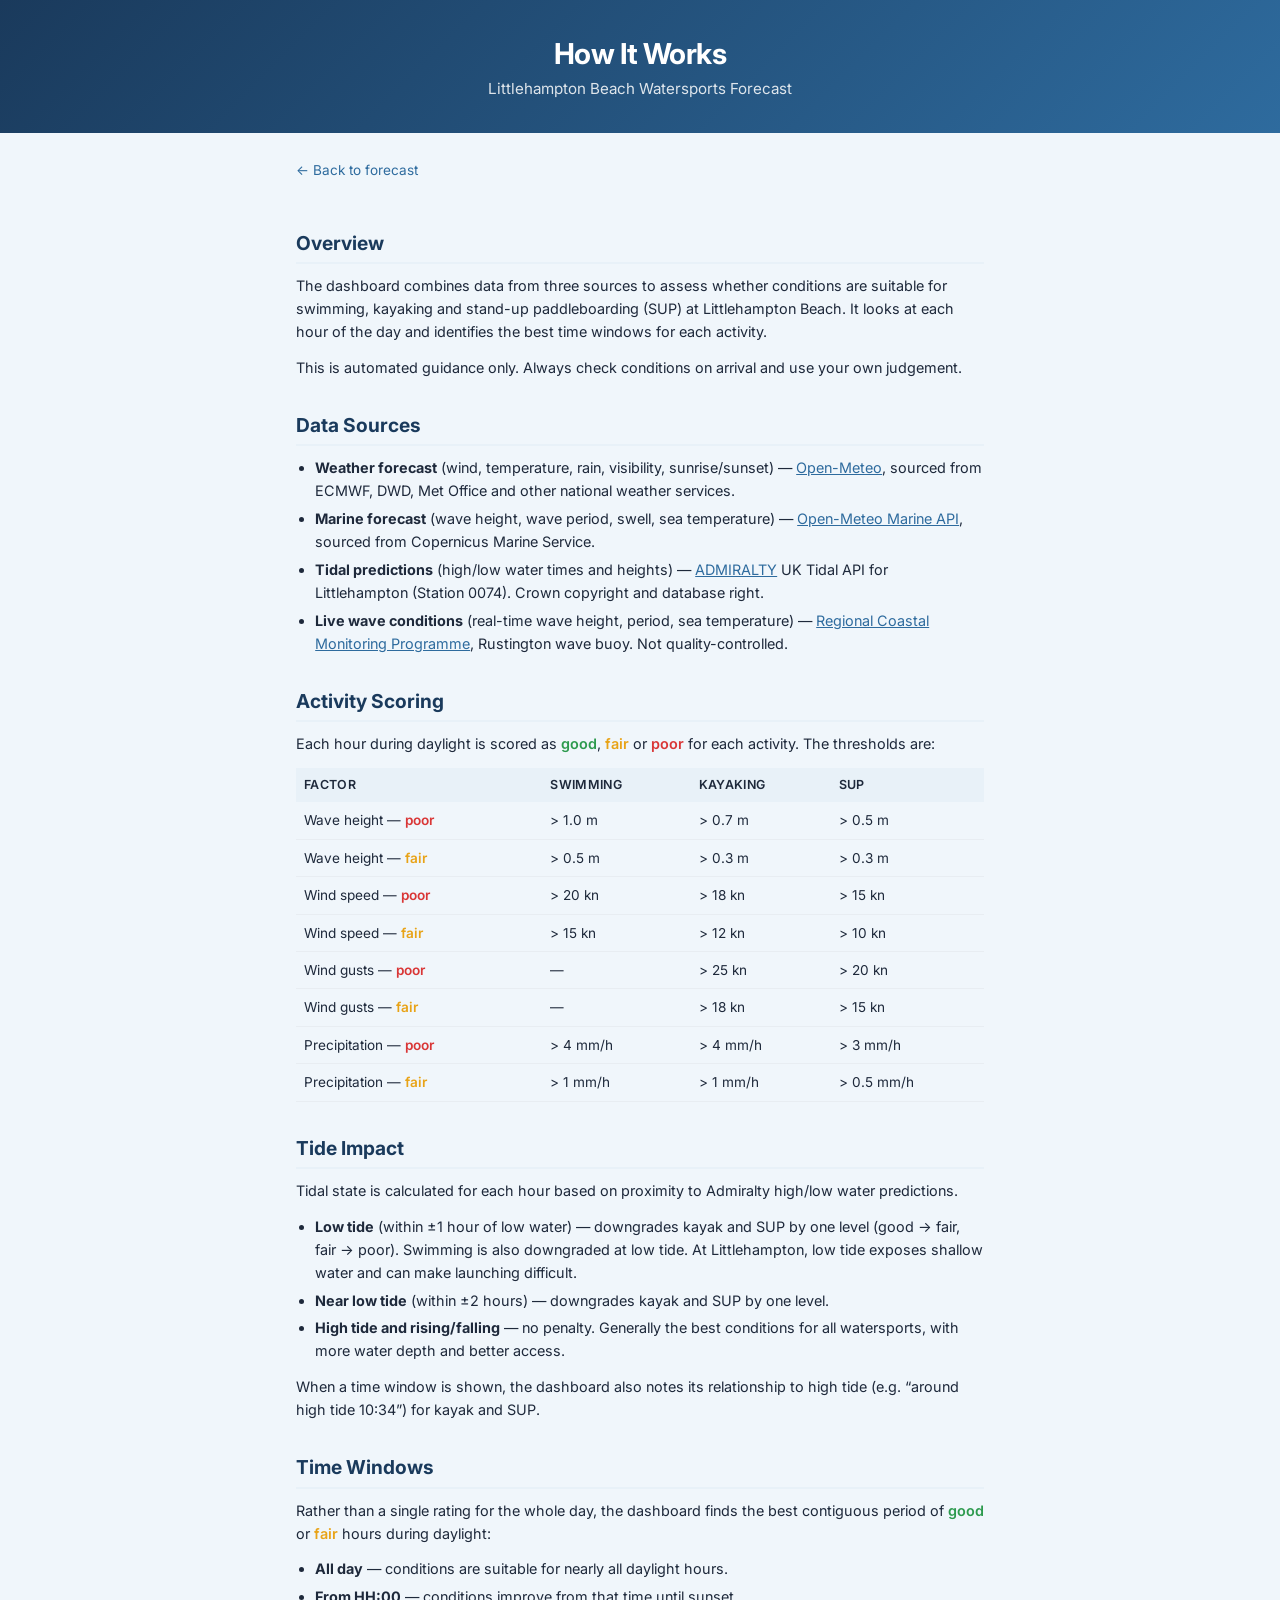
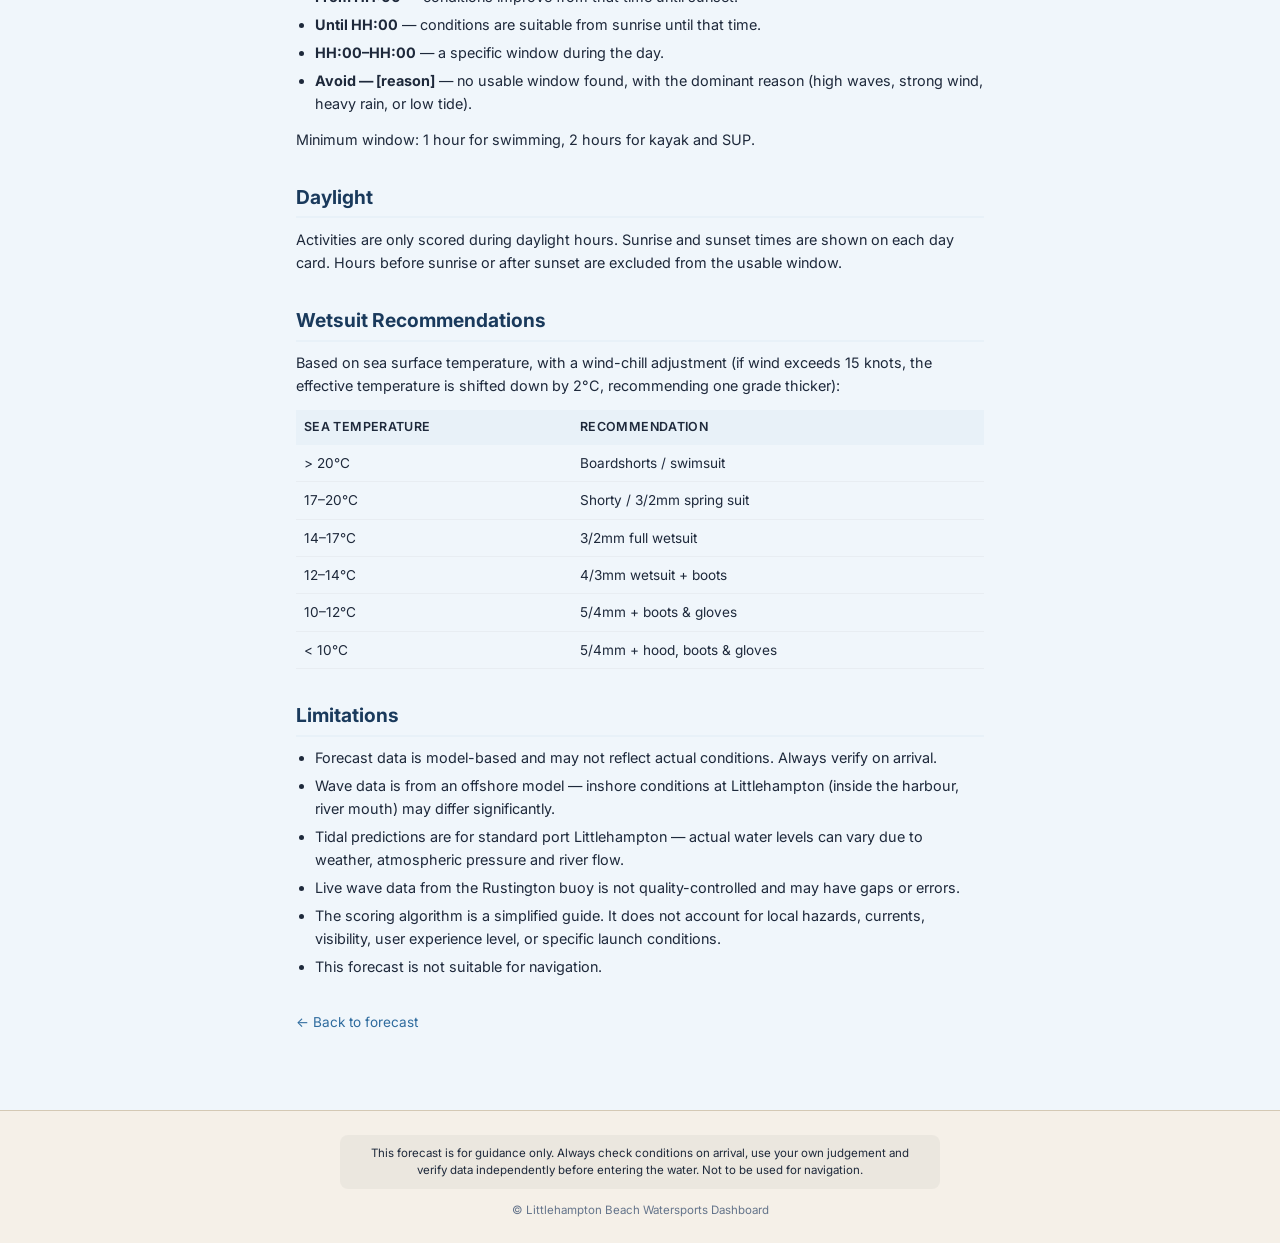
==== how-it-works.html @ ab8c14cb "v01.004: Avoid reasons, daylight hours, explainer page - Show why an activity is avoided (high waves" ====
<!DOCTYPE html>
<html lang="en">
<head>
  <meta charset="UTF-8">
  <meta name="viewport" content="width=device-width, initial-scale=1.0">
  <title>How It Works — Littlehampton Beach</title>
  <meta name="description" content="How the Littlehampton Beach watersports forecast works. Scoring factors, data sources and methodology explained.">
  <link rel="stylesheet" href="css/style.css">
  <link rel="preconnect" href="https://fonts.googleapis.com">
  <link rel="preconnect" href="https://fonts.gstatic.com" crossorigin>
  <link href="https://fonts.googleapis.com/css2?family=Inter:wght@400;500;600;700&display=swap" rel="stylesheet">
  <style>
    .explainer { max-width: 720px; margin: 0 auto; padding: 1.5rem 1rem 3rem; }
    .explainer h2 { font-size: 1.2rem; margin: 2rem 0 0.6rem; color: var(--blue-deep); border-bottom: 2px solid var(--blue-light); padding-bottom: 0.3rem; }
    .explainer h3 { font-size: 1rem; margin: 1.2rem 0 0.4rem; }
    .explainer p { font-size: 0.9rem; line-height: 1.6; margin-bottom: 0.8rem; color: var(--text); }
    .explainer ul { font-size: 0.9rem; line-height: 1.6; padding-left: 1.2rem; margin-bottom: 0.8rem; }
    .explainer li { margin-bottom: 0.3rem; }
    .explainer table { width: 100%; border-collapse: collapse; font-size: 0.85rem; margin: 0.8rem 0 1.2rem; }
    .explainer th { text-align: left; padding: 0.5rem; background: var(--blue-light); font-weight: 600; font-size: 0.78rem; text-transform: uppercase; letter-spacing: 0.03em; }
    .explainer td { padding: 0.5rem; border-bottom: 1px solid #e8edf2; }
    .explainer .back-link { display: inline-block; margin-bottom: 1rem; font-size: 0.85rem; color: var(--blue-mid); text-decoration: none; }
    .explainer .back-link:hover { text-decoration: underline; }
    .cell-good { color: var(--green); font-weight: 600; }
    .cell-fair { color: var(--amber); font-weight: 600; }
    .cell-poor { color: var(--red); font-weight: 600; }
  </style>
</head>
<body>
  <header class="header">
    <div class="header__inner">
      <h1 class="header__title">How It Works</h1>
      <p class="header__subtitle">Littlehampton Beach Watersports Forecast</p>
    </div>
  </header>

  <main class="explainer">
    <a href="index.html" class="back-link">&larr; Back to forecast</a>

    <h2>Overview</h2>
    <p>
      The dashboard combines data from three sources to assess whether conditions are suitable for
      swimming, kayaking and stand-up paddleboarding (SUP) at Littlehampton Beach.
      It looks at each hour of the day and identifies the best time windows for each activity.
    </p>
    <p>
      This is automated guidance only. Always check conditions on arrival and use your own judgement.
    </p>

    <h2>Data Sources</h2>
    <ul>
      <li><strong>Weather forecast</strong> (wind, temperature, rain, visibility, sunrise/sunset) &mdash;
        <a href="https://open-meteo.com/" target="_blank" rel="noopener">Open-Meteo</a>, sourced from
        ECMWF, DWD, Met Office and other national weather services.</li>
      <li><strong>Marine forecast</strong> (wave height, wave period, swell, sea temperature) &mdash;
        <a href="https://open-meteo.com/" target="_blank" rel="noopener">Open-Meteo Marine API</a>,
        sourced from Copernicus Marine Service.</li>
      <li><strong>Tidal predictions</strong> (high/low water times and heights) &mdash;
        <a href="https://www.admiralty.co.uk" target="_blank" rel="noopener">ADMIRALTY</a> UK Tidal API
        for Littlehampton (Station 0074). Crown copyright and database right.</li>
      <li><strong>Live wave conditions</strong> (real-time wave height, period, sea temperature) &mdash;
        <a href="https://coastalmonitoring.org/" target="_blank" rel="noopener">Regional Coastal Monitoring Programme</a>,
        Rustington wave buoy. Not quality-controlled.</li>
    </ul>

    <h2>Activity Scoring</h2>
    <p>
      Each hour during daylight is scored as <span class="cell-good">good</span>,
      <span class="cell-fair">fair</span> or <span class="cell-poor">poor</span> for each activity.
      The thresholds are:
    </p>

    <table>
      <thead>
        <tr>
          <th>Factor</th>
          <th>Swimming</th>
          <th>Kayaking</th>
          <th>SUP</th>
        </tr>
      </thead>
      <tbody>
        <tr>
          <td>Wave height &mdash; <span class="cell-poor">poor</span></td>
          <td>&gt; 1.0 m</td>
          <td>&gt; 0.7 m</td>
          <td>&gt; 0.5 m</td>
        </tr>
        <tr>
          <td>Wave height &mdash; <span class="cell-fair">fair</span></td>
          <td>&gt; 0.5 m</td>
          <td>&gt; 0.3 m</td>
          <td>&gt; 0.3 m</td>
        </tr>
        <tr>
          <td>Wind speed &mdash; <span class="cell-poor">poor</span></td>
          <td>&gt; 20 kn</td>
          <td>&gt; 18 kn</td>
          <td>&gt; 15 kn</td>
        </tr>
        <tr>
          <td>Wind speed &mdash; <span class="cell-fair">fair</span></td>
          <td>&gt; 15 kn</td>
          <td>&gt; 12 kn</td>
          <td>&gt; 10 kn</td>
        </tr>
        <tr>
          <td>Wind gusts &mdash; <span class="cell-poor">poor</span></td>
          <td>&mdash;</td>
          <td>&gt; 25 kn</td>
          <td>&gt; 20 kn</td>
        </tr>
        <tr>
          <td>Wind gusts &mdash; <span class="cell-fair">fair</span></td>
          <td>&mdash;</td>
          <td>&gt; 18 kn</td>
          <td>&gt; 15 kn</td>
        </tr>
        <tr>
          <td>Precipitation &mdash; <span class="cell-poor">poor</span></td>
          <td>&gt; 4 mm/h</td>
          <td>&gt; 4 mm/h</td>
          <td>&gt; 3 mm/h</td>
        </tr>
        <tr>
          <td>Precipitation &mdash; <span class="cell-fair">fair</span></td>
          <td>&gt; 1 mm/h</td>
          <td>&gt; 1 mm/h</td>
          <td>&gt; 0.5 mm/h</td>
        </tr>
      </tbody>
    </table>

    <h2>Tide Impact</h2>
    <p>
      Tidal state is calculated for each hour based on proximity to Admiralty high/low water predictions.
    </p>
    <ul>
      <li><strong>Low tide</strong> (within &plusmn;1 hour of low water) &mdash; downgrades kayak and SUP by one level
        (good &rarr; fair, fair &rarr; poor). Swimming is also downgraded at low tide. At Littlehampton,
        low tide exposes shallow water and can make launching difficult.</li>
      <li><strong>Near low tide</strong> (within &plusmn;2 hours) &mdash; downgrades kayak and SUP by one level.</li>
      <li><strong>High tide and rising/falling</strong> &mdash; no penalty. Generally the best conditions for
        all watersports, with more water depth and better access.</li>
    </ul>
    <p>
      When a time window is shown, the dashboard also notes its relationship to high tide
      (e.g. &ldquo;around high tide 10:34&rdquo;) for kayak and SUP.
    </p>

    <h2>Time Windows</h2>
    <p>
      Rather than a single rating for the whole day, the dashboard finds the best contiguous period
      of <span class="cell-good">good</span> or <span class="cell-fair">fair</span> hours during daylight:
    </p>
    <ul>
      <li><strong>All day</strong> &mdash; conditions are suitable for nearly all daylight hours.</li>
      <li><strong>From HH:00</strong> &mdash; conditions improve from that time until sunset.</li>
      <li><strong>Until HH:00</strong> &mdash; conditions are suitable from sunrise until that time.</li>
      <li><strong>HH:00&ndash;HH:00</strong> &mdash; a specific window during the day.</li>
      <li><strong>Avoid &mdash; [reason]</strong> &mdash; no usable window found, with the dominant
        reason (high waves, strong wind, heavy rain, or low tide).</li>
    </ul>
    <p>
      Minimum window: 1 hour for swimming, 2 hours for kayak and SUP.
    </p>

    <h2>Daylight</h2>
    <p>
      Activities are only scored during daylight hours. Sunrise and sunset times are shown on each day card.
      Hours before sunrise or after sunset are excluded from the usable window.
    </p>

    <h2>Wetsuit Recommendations</h2>
    <p>
      Based on sea surface temperature, with a wind-chill adjustment (if wind exceeds 15 knots,
      the effective temperature is shifted down by 2&deg;C, recommending one grade thicker):
    </p>
    <table>
      <thead>
        <tr>
          <th>Sea Temperature</th>
          <th>Recommendation</th>
        </tr>
      </thead>
      <tbody>
        <tr><td>&gt; 20&deg;C</td><td>Boardshorts / swimsuit</td></tr>
        <tr><td>17&ndash;20&deg;C</td><td>Shorty / 3/2mm spring suit</td></tr>
        <tr><td>14&ndash;17&deg;C</td><td>3/2mm full wetsuit</td></tr>
        <tr><td>12&ndash;14&deg;C</td><td>4/3mm wetsuit + boots</td></tr>
        <tr><td>10&ndash;12&deg;C</td><td>5/4mm + boots &amp; gloves</td></tr>
        <tr><td>&lt; 10&deg;C</td><td>5/4mm + hood, boots &amp; gloves</td></tr>
      </tbody>
    </table>

    <h2>Limitations</h2>
    <ul>
      <li>Forecast data is model-based and may not reflect actual conditions. Always verify on arrival.</li>
      <li>Wave data is from an offshore model &mdash; inshore conditions at Littlehampton
        (inside the harbour, river mouth) may differ significantly.</li>
      <li>Tidal predictions are for standard port Littlehampton &mdash; actual water levels can vary
        due to weather, atmospheric pressure and river flow.</li>
      <li>Live wave data from the Rustington buoy is not quality-controlled and may have gaps or errors.</li>
      <li>The scoring algorithm is a simplified guide. It does not account for local hazards, currents,
        visibility, user experience level, or specific launch conditions.</li>
      <li>This forecast is not suitable for navigation.</li>
    </ul>

    <p style="margin-top: 2rem;">
      <a href="index.html" class="back-link">&larr; Back to forecast</a>
    </p>
  </main>

  <footer class="footer">
    <div class="footer__disclaimer">
      This forecast is for guidance only. Always check conditions on arrival, use your own judgement and verify data independently before entering the water. Not to be used for navigation.
    </div>
    <p class="footer__update">&copy; Littlehampton Beach Watersports Dashboard</p>
  </footer>
</body>
</html>
---- css/style.css ----
/* ── Reset & Base ─────────────────────────────────────── */
*, *::before, *::after { box-sizing: border-box; margin: 0; padding: 0; }

:root {
  --blue-deep: #1a3a5c;
  --blue-mid: #2e6b9e;
  --blue-light: #e8f1f8;
  --blue-pale: #f0f6fb;
  --sand: #f5f0e8;
  --sand-dark: #d4c9b5;
  --green: #2d9a4e;
  --amber: #e8a317;
  --red: #d93636;
  --text: #1e293b;
  --text-light: #64748b;
  --white: #ffffff;
  --radius: 12px;
  --shadow: 0 2px 8px rgba(0,0,0,0.08);
  --shadow-lg: 0 4px 20px rgba(0,0,0,0.12);
}

body {
  font-family: 'Inter', system-ui, -apple-system, sans-serif;
  background: var(--blue-pale);
  color: var(--text);
  line-height: 1.5;
  min-height: 100vh;
}

a { color: var(--blue-mid); }

/* ── Header ──────────────────────────────────────────── */
.header {
  background: linear-gradient(135deg, var(--blue-deep) 0%, var(--blue-mid) 100%);
  color: var(--white);
  padding: 1.5rem 1rem;
}

.header__inner { text-align: center; }

.header__title {
  font-size: 1.6rem;
  font-weight: 700;
  letter-spacing: -0.02em;
}

.header__subtitle {
  font-size: 0.95rem;
  opacity: 0.85;
  margin-top: 0.2rem;
}

.header__current {
  display: flex;
  justify-content: center;
  gap: 1.5rem;
  margin-top: 1rem;
  flex-wrap: wrap;
}

.current-stat {
  text-align: center;
}

.current-stat__value {
  font-size: 1.3rem;
  font-weight: 700;
}

.current-stat__label {
  font-size: 0.75rem;
  opacity: 0.75;
  text-transform: uppercase;
  letter-spacing: 0.05em;
}

.current-loading {
  font-size: 0.85rem;
  opacity: 0.7;
}

/* ── Legend ───────────────────────────────────────────── */
.legend {
  display: flex;
  justify-content: center;
  gap: 1.2rem;
  padding: 0.8rem 1rem;
  font-size: 0.8rem;
  color: var(--text-light);
}

.legend__item { display: flex; align-items: center; gap: 0.3rem; }

.legend__link {
  font-size: 0.8rem;
  color: var(--blue-mid);
  text-decoration: none;
  margin-left: auto;
}
.legend__link:hover { text-decoration: underline; }

.dot {
  width: 10px;
  height: 10px;
  border-radius: 50%;
  display: inline-block;
}
.dot--good { background: var(--green); }
.dot--fair { background: var(--amber); }
.dot--poor { background: var(--red); }

/* ── Main ────────────────────────────────────────────── */
.main {
  max-width: 900px;
  margin: 0 auto;
  padding: 0 1rem 2rem;
}

/* ── Cards ────────────────────────────────────────────── */
.cards {
  display: flex;
  flex-direction: column;
  gap: 0.75rem;
}

.card {
  background: var(--white);
  border-radius: var(--radius);
  box-shadow: var(--shadow);
  padding: 1rem 1.2rem;
  cursor: pointer;
  transition: box-shadow 0.2s, transform 0.15s;
  display: grid;
  grid-template-columns: 80px 1fr auto;
  align-items: center;
  gap: 1rem;
}

.card:hover {
  box-shadow: var(--shadow-lg);
  transform: translateY(-1px);
}

.card--today {
  border-left: 4px solid var(--blue-mid);
}

.card__date {
  text-align: center;
}

.card__day {
  font-size: 0.75rem;
  text-transform: uppercase;
  letter-spacing: 0.06em;
  color: var(--text-light);
}

.card__datenum {
  font-size: 1.5rem;
  font-weight: 700;
  line-height: 1.2;
}

.card__month {
  font-size: 0.7rem;
  color: var(--text-light);
}

.card__info {
  display: flex;
  flex-direction: column;
  gap: 0.35rem;
  font-size: 0.85rem;
}

.card__tides {
  display: flex;
  gap: 0.6rem;
  flex-wrap: wrap;
}

.tide-event {
  font-size: 0.78rem;
  color: var(--text-light);
}

.tide-event--high { color: var(--blue-mid); font-weight: 500; }

.sun-times {
  font-size: 0.75rem;
  color: var(--text-light);
  opacity: 0.8;
}

.card__weather {
  display: flex;
  gap: 1rem;
  font-size: 0.8rem;
  color: var(--text-light);
  flex-wrap: wrap;
}

.card__weather span { white-space: nowrap; }

.card__ratings {
  display: flex;
  flex-direction: column;
  gap: 0.3rem;
}

/* ── Window Badges (time-based activity ratings) ─────── */
.window-badge {
  display: flex;
  align-items: baseline;
  gap: 0.4rem;
  font-size: 0.78rem;
  padding: 0.2rem 0.55rem;
  border-radius: 8px;
  line-height: 1.3;
  flex-wrap: wrap;
}

.window-badge--good { background: #e6f5ec; color: #1a7a37; }
.window-badge--fair { background: #fef3d6; color: #956a00; }
.window-badge--poor { background: #fde8e8; color: #b91c1c; }

.window-badge__label {
  font-weight: 600;
  min-width: 3.2em;
}

.window-badge__time {
  font-weight: 500;
}

.window-badge__tide {
  font-size: 0.7rem;
  opacity: 0.75;
  font-weight: 400;
}

/* Window badges in detail panel */
.detail-windows {
  display: flex;
  gap: 0.5rem;
  margin-bottom: 0.8rem;
  flex-wrap: wrap;
}

/* ── Wetsuit Badge ───────────────────────────────────── */
.card__wetsuit {
  font-size: 0.78rem;
}

.wetsuit-badge {
  display: inline-flex;
  align-items: center;
  gap: 0.3rem;
  background: #e0f2f1;
  color: #00695c;
  padding: 0.15rem 0.55rem;
  border-radius: 12px;
  font-weight: 500;
}

.detail-wetsuit {
  font-size: 0.85rem;
  color: #00695c;
  margin-bottom: 0.6rem;
}

/* ── Live Data Indicator ─────────────────────────────── */
.current-group {
  display: flex;
  justify-content: center;
  gap: 1.5rem;
  flex-wrap: wrap;
  align-items: flex-start;
}

.current-group__label {
  width: 100%;
  text-align: center;
  font-size: 0.65rem;
  text-transform: uppercase;
  letter-spacing: 0.08em;
  opacity: 0.6;
  margin-bottom: -0.5rem;
}

.current-divider {
  width: 1px;
  background: rgba(255,255,255,0.25);
  align-self: stretch;
  margin: 0 0.5rem;
}

.live-dot {
  display: inline-block;
  width: 6px;
  height: 6px;
  background: #22c55e;
  border-radius: 50%;
  margin-right: 3px;
  vertical-align: middle;
  animation: pulse 2s ease-in-out infinite;
}

@keyframes pulse {
  0%, 100% { opacity: 1; }
  50% { opacity: 0.4; }
}

/* ── Loading ─────────────────────────────────────────── */
.loading {
  text-align: center;
  padding: 3rem 1rem;
  color: var(--text-light);
}

.loading__spinner {
  width: 36px;
  height: 36px;
  border: 3px solid var(--blue-light);
  border-top-color: var(--blue-mid);
  border-radius: 50%;
  animation: spin 0.8s linear infinite;
  margin: 0 auto 1rem;
}

@keyframes spin { to { transform: rotate(360deg); } }

/* ── Error ───────────────────────────────────────────── */
.error {
  text-align: center;
  padding: 2rem 1rem;
  color: var(--red);
  background: #fde8e8;
  border-radius: var(--radius);
}

/* ── Detail Panel ────────────────────────────────────── */
.detail-panel {
  background: var(--white);
  border-radius: var(--radius);
  box-shadow: var(--shadow-lg);
  padding: 1.5rem;
  margin-top: 1rem;
  position: relative;
}

.detail-panel__close {
  position: absolute;
  top: 0.8rem;
  right: 1rem;
  background: none;
  border: none;
  font-size: 1.5rem;
  cursor: pointer;
  color: var(--text-light);
  line-height: 1;
}

.detail-panel__title {
  font-size: 1.1rem;
  font-weight: 600;
  margin-bottom: 1rem;
}

.hourly-table {
  width: 100%;
  border-collapse: collapse;
  font-size: 0.8rem;
}

.hourly-table th {
  text-align: left;
  font-weight: 600;
  padding: 0.4rem 0.5rem;
  border-bottom: 2px solid var(--blue-light);
  white-space: nowrap;
  color: var(--text-light);
  font-size: 0.72rem;
  text-transform: uppercase;
  letter-spacing: 0.04em;
}

.hourly-table td {
  padding: 0.4rem 0.5rem;
  border-bottom: 1px solid #f1f5f9;
  white-space: nowrap;
}

.hourly-table tr:hover td {
  background: var(--blue-pale);
}

.hourly-table .cell--good { color: var(--green); font-weight: 600; }
.hourly-table .cell--fair { color: var(--amber); font-weight: 600; }
.hourly-table .cell--poor { color: var(--red); font-weight: 600; }

/* ── Footer ──────────────────────────────────────────── */
.footer {
  text-align: center;
  padding: 1.5rem 1rem;
  font-size: 0.72rem;
  color: var(--text-light);
  border-top: 1px solid var(--sand-dark);
  background: var(--sand);
}

.footer__disclaimer {
  max-width: 600px;
  margin: 0 auto 0.8rem;
  padding: 0.6rem 1rem;
  background: rgba(0,0,0,0.04);
  border-radius: 8px;
  font-size: 0.72rem;
  line-height: 1.5;
  color: var(--text);
}

.footer__sources {
  max-width: 600px;
  margin: 0 auto;
  line-height: 1.6;
}

.footer__sources p { margin-bottom: 0.3rem; }

.footer__update { margin-top: 0.6rem; }

/* ── Responsive ──────────────────────────────────────── */
@media (max-width: 600px) {
  .card {
    grid-template-columns: 60px 1fr;
    gap: 0.6rem;
  }

  .card__ratings {
    grid-column: 1 / -1;
    flex-direction: column;
  }

  .window-badge { font-size: 0.72rem; }
  .window-badge__tide { font-size: 0.65rem; }

  .card__weather { gap: 0.5rem; }

  .hourly-table { font-size: 0.72rem; }

  .hourly-table th,
  .hourly-table td { padding: 0.3rem; }

  .detail-panel { padding: 1rem; }

  .header__title { font-size: 1.3rem; }
}

@media (min-width: 601px) {
  .header { padding: 2rem; }
  .header__title { font-size: 1.8rem; }
}

/* Overflow scroll for hourly table on mobile */
.detail-panel__content {
  overflow-x: auto;
  -webkit-overflow-scrolling: touch;
}
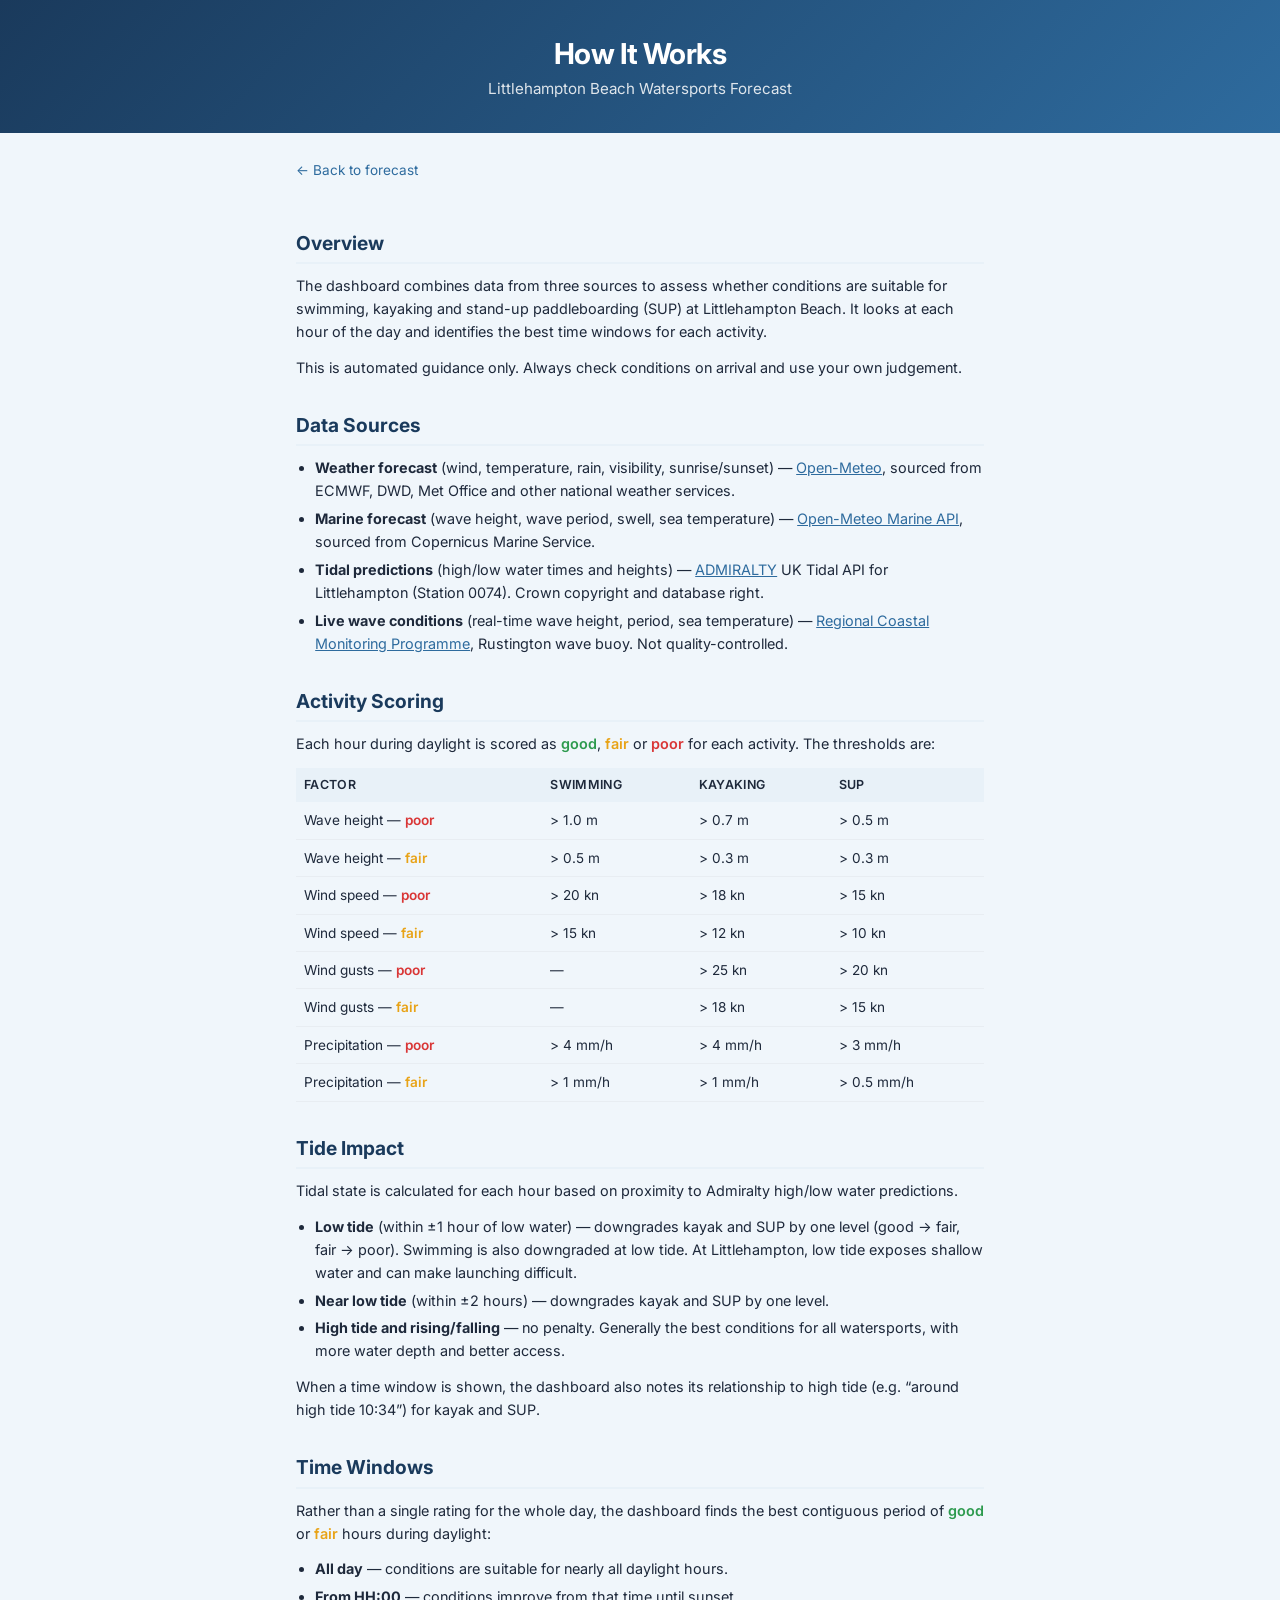
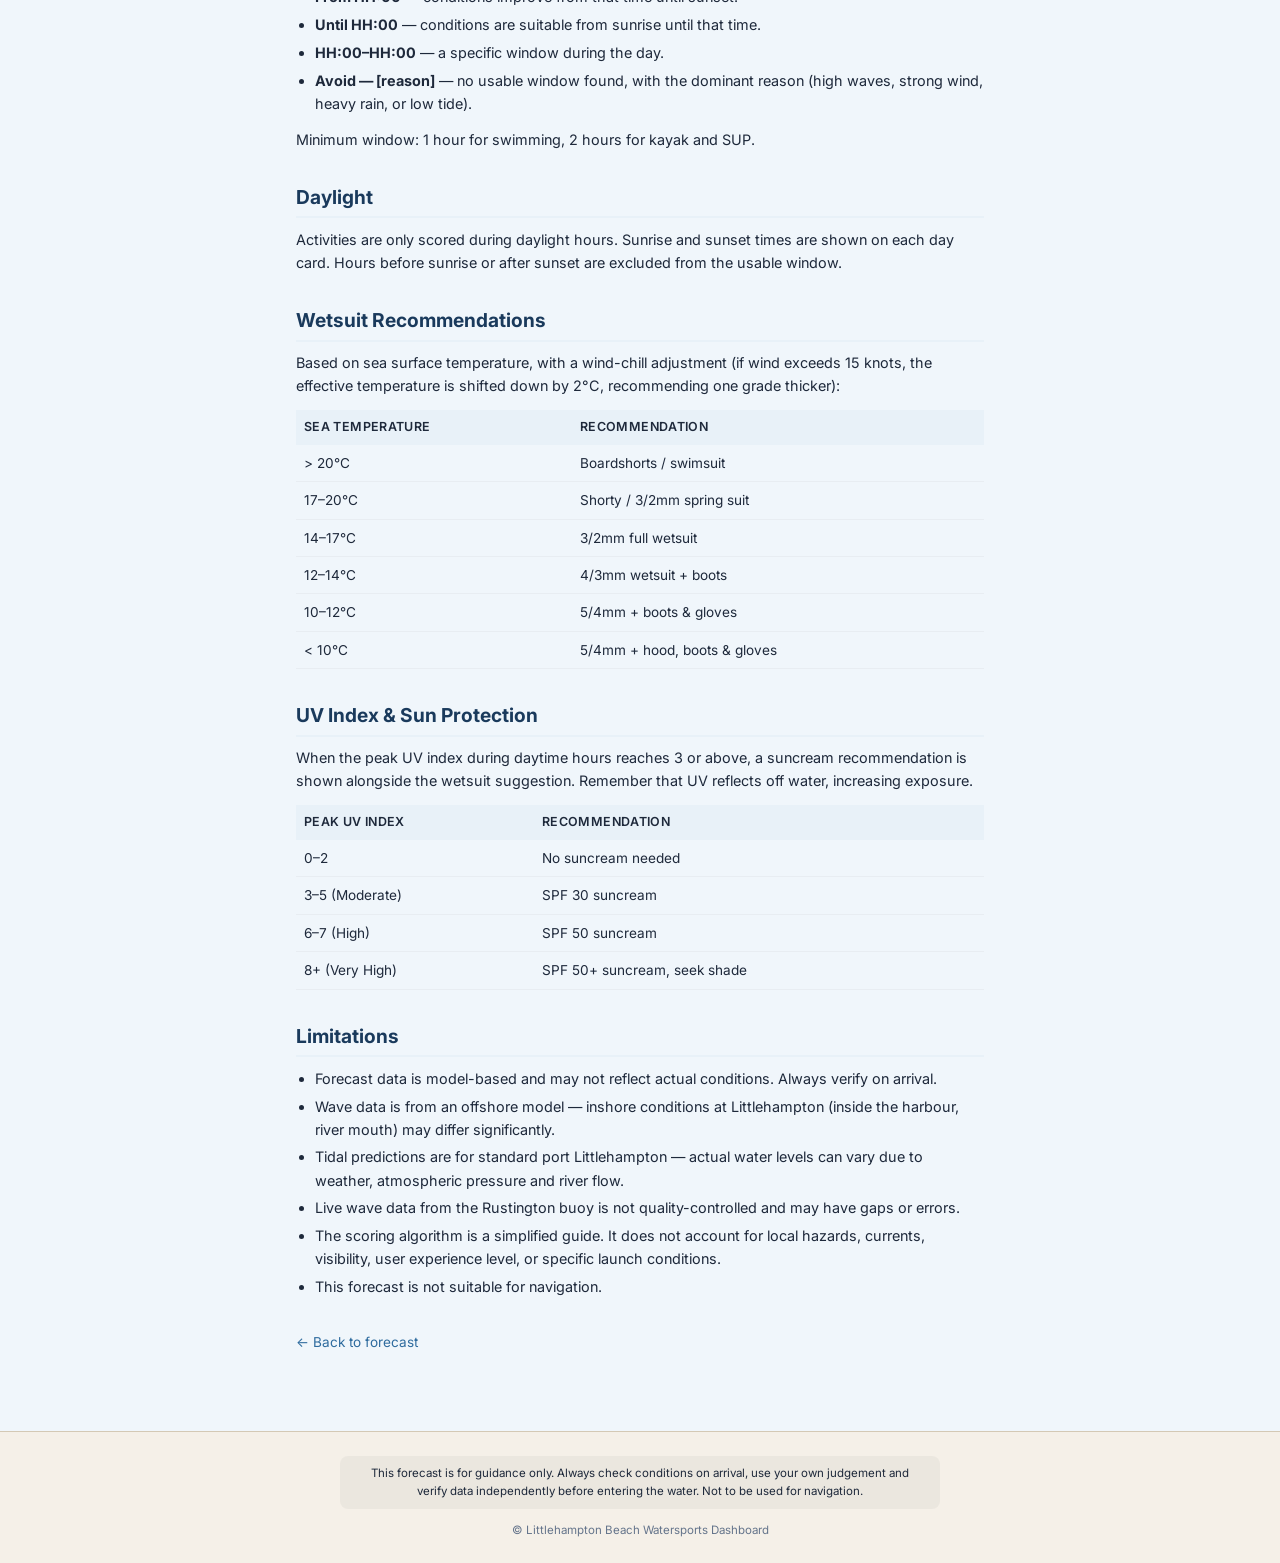
==== commit d08c6209: "v01.005: Add UV index and suncream recommendations Show SPF 30/50 suncream advice when peak UV >= 3 " ====
--- a/how-it-works.html
+++ b/how-it-works.html
@@ -193,6 +193,26 @@
       </tbody>
     </table>
 
+    <h2>UV Index &amp; Sun Protection</h2>
+    <p>
+      When the peak UV index during daytime hours reaches 3 or above, a suncream recommendation is shown
+      alongside the wetsuit suggestion. Remember that UV reflects off water, increasing exposure.
+    </p>
+    <table>
+      <thead>
+        <tr>
+          <th>Peak UV Index</th>
+          <th>Recommendation</th>
+        </tr>
+      </thead>
+      <tbody>
+        <tr><td>0&ndash;2</td><td>No suncream needed</td></tr>
+        <tr><td>3&ndash;5 (Moderate)</td><td>SPF 30 suncream</td></tr>
+        <tr><td>6&ndash;7 (High)</td><td>SPF 50 suncream</td></tr>
+        <tr><td>8+ (Very High)</td><td>SPF 50+ suncream, seek shade</td></tr>
+      </tbody>
+    </table>
+
     <h2>Limitations</h2>
     <ul>
       <li>Forecast data is model-based and may not reflect actual conditions. Always verify on arrival.</li>
--- a/css/style.css
+++ b/css/style.css
@@ -193,6 +193,18 @@
   opacity: 0.8;
 }
 
+.sun-badge {
+  display: inline-flex;
+  align-items: center;
+  gap: 0.3rem;
+  background: #fef9e7;
+  color: #92700c;
+  padding: 0.15rem 0.55rem;
+  border-radius: 12px;
+  font-weight: 500;
+  font-size: 0.75rem;
+}
+
 .card__weather {
   display: flex;
   gap: 1rem;
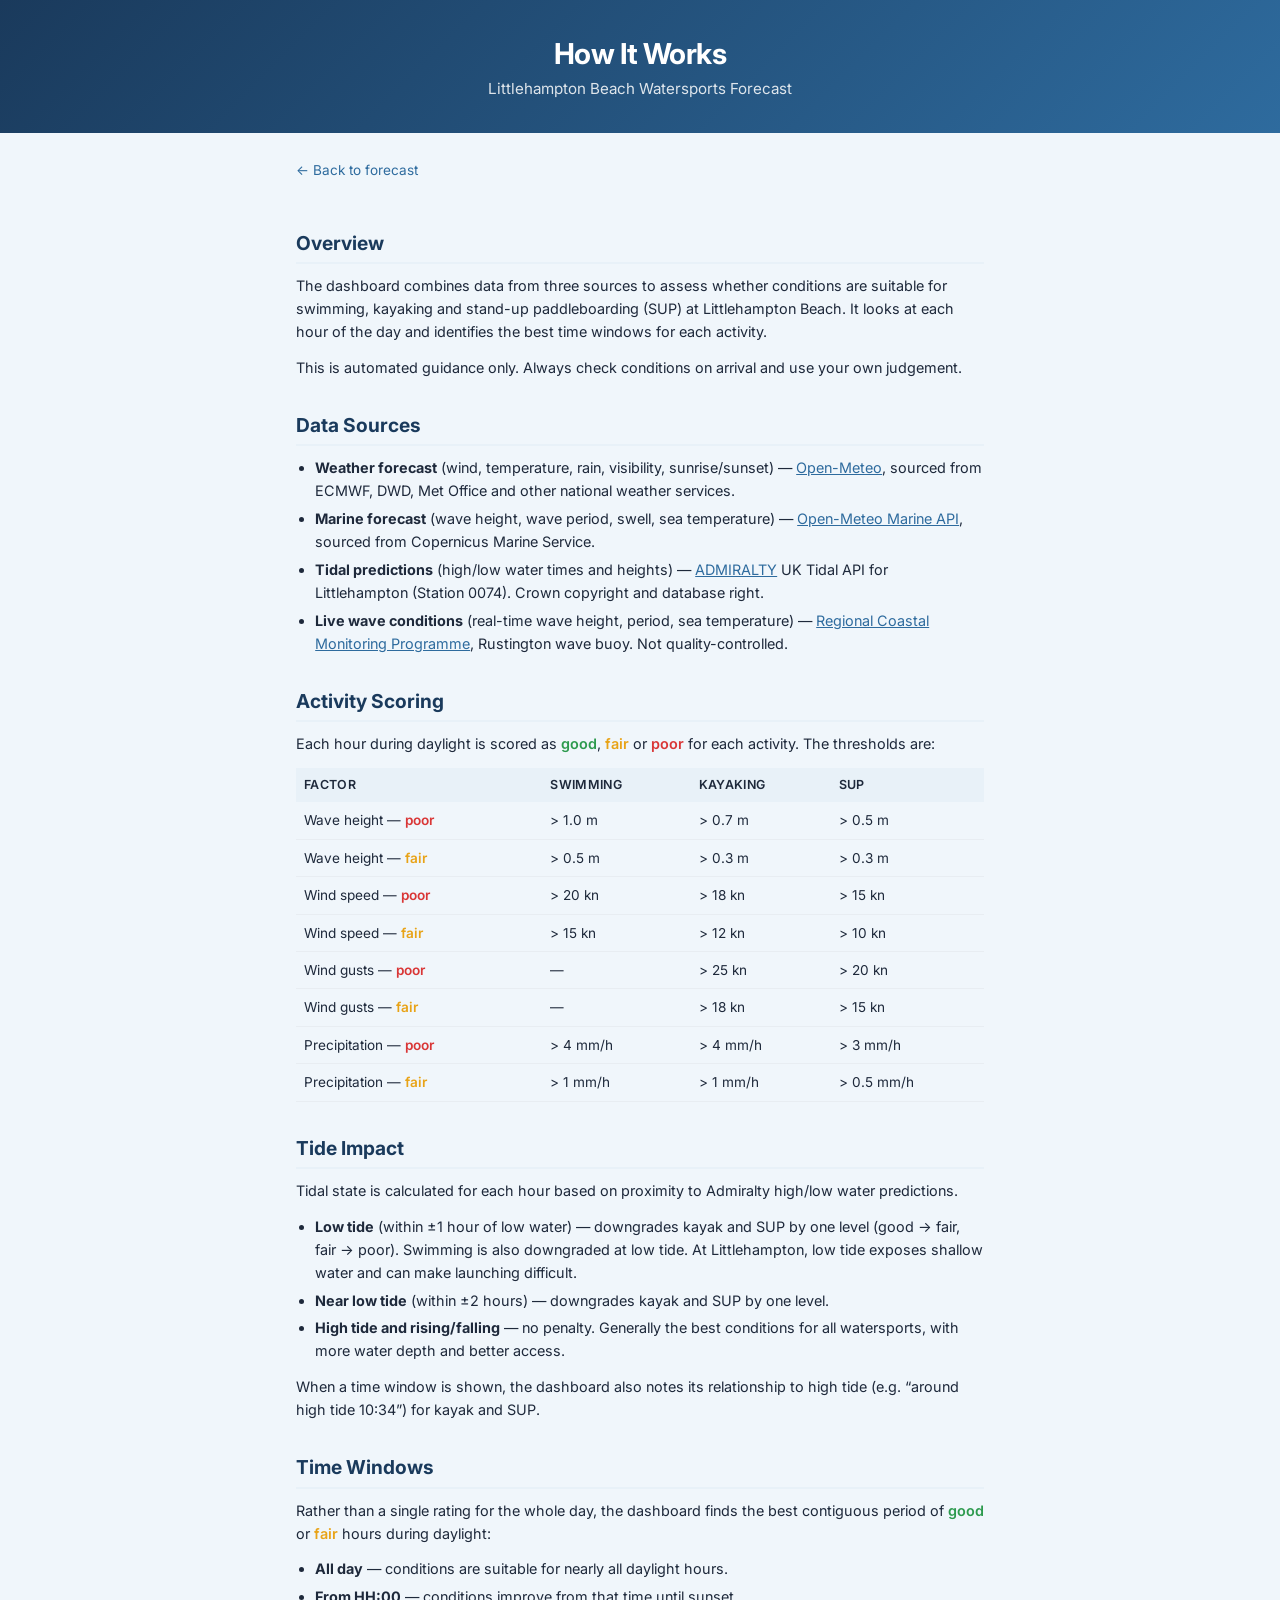
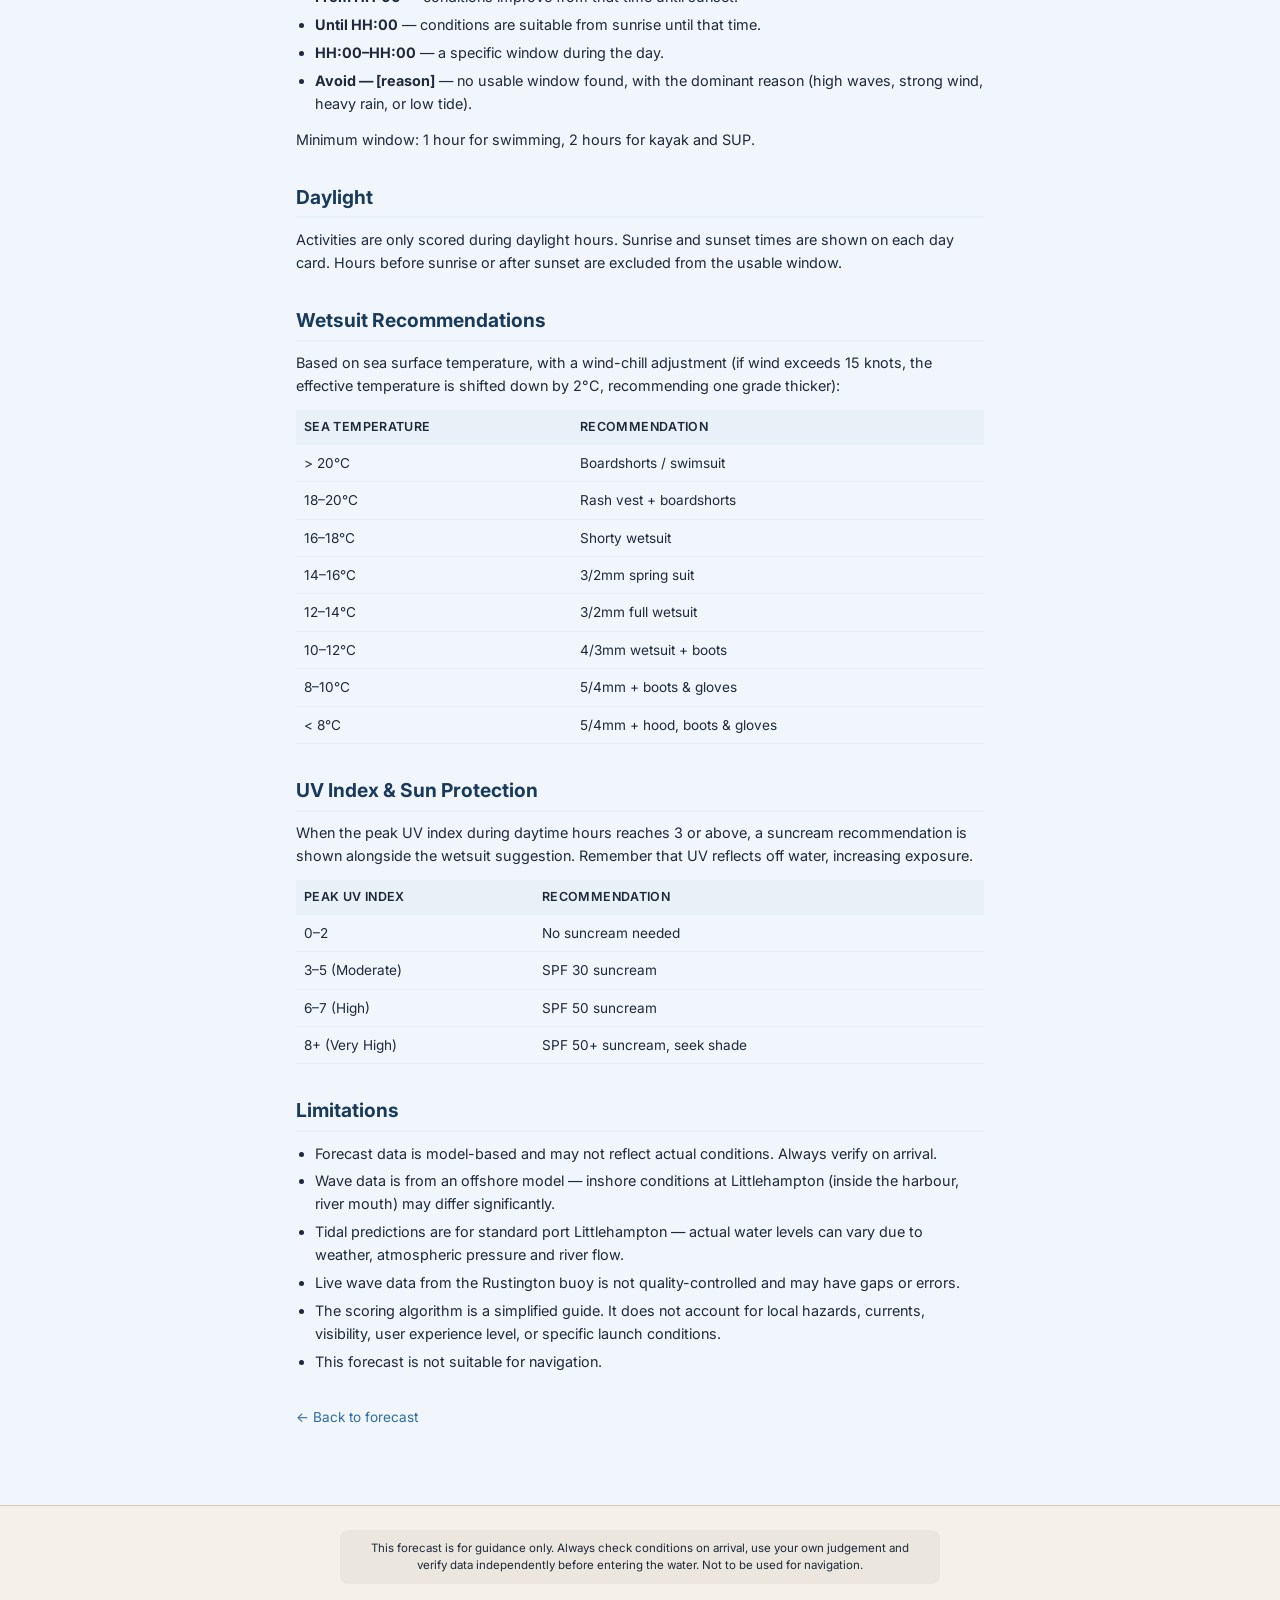
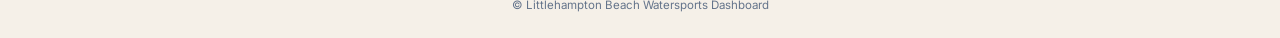
==== commit ca9b3f1e: "v01.006: Expand wetsuit recommendation tiers Split mid-range into finer tiers for UK south coast sum" ====
--- a/how-it-works.html
+++ b/how-it-works.html
@@ -185,11 +185,13 @@
       </thead>
       <tbody>
         <tr><td>&gt; 20&deg;C</td><td>Boardshorts / swimsuit</td></tr>
-        <tr><td>17&ndash;20&deg;C</td><td>Shorty / 3/2mm spring suit</td></tr>
-        <tr><td>14&ndash;17&deg;C</td><td>3/2mm full wetsuit</td></tr>
-        <tr><td>12&ndash;14&deg;C</td><td>4/3mm wetsuit + boots</td></tr>
-        <tr><td>10&ndash;12&deg;C</td><td>5/4mm + boots &amp; gloves</td></tr>
-        <tr><td>&lt; 10&deg;C</td><td>5/4mm + hood, boots &amp; gloves</td></tr>
+        <tr><td>18&ndash;20&deg;C</td><td>Rash vest + boardshorts</td></tr>
+        <tr><td>16&ndash;18&deg;C</td><td>Shorty wetsuit</td></tr>
+        <tr><td>14&ndash;16&deg;C</td><td>3/2mm spring suit</td></tr>
+        <tr><td>12&ndash;14&deg;C</td><td>3/2mm full wetsuit</td></tr>
+        <tr><td>10&ndash;12&deg;C</td><td>4/3mm wetsuit + boots</td></tr>
+        <tr><td>8&ndash;10&deg;C</td><td>5/4mm + boots &amp; gloves</td></tr>
+        <tr><td>&lt; 8&deg;C</td><td>5/4mm + hood, boots &amp; gloves</td></tr>
       </tbody>
     </table>
 
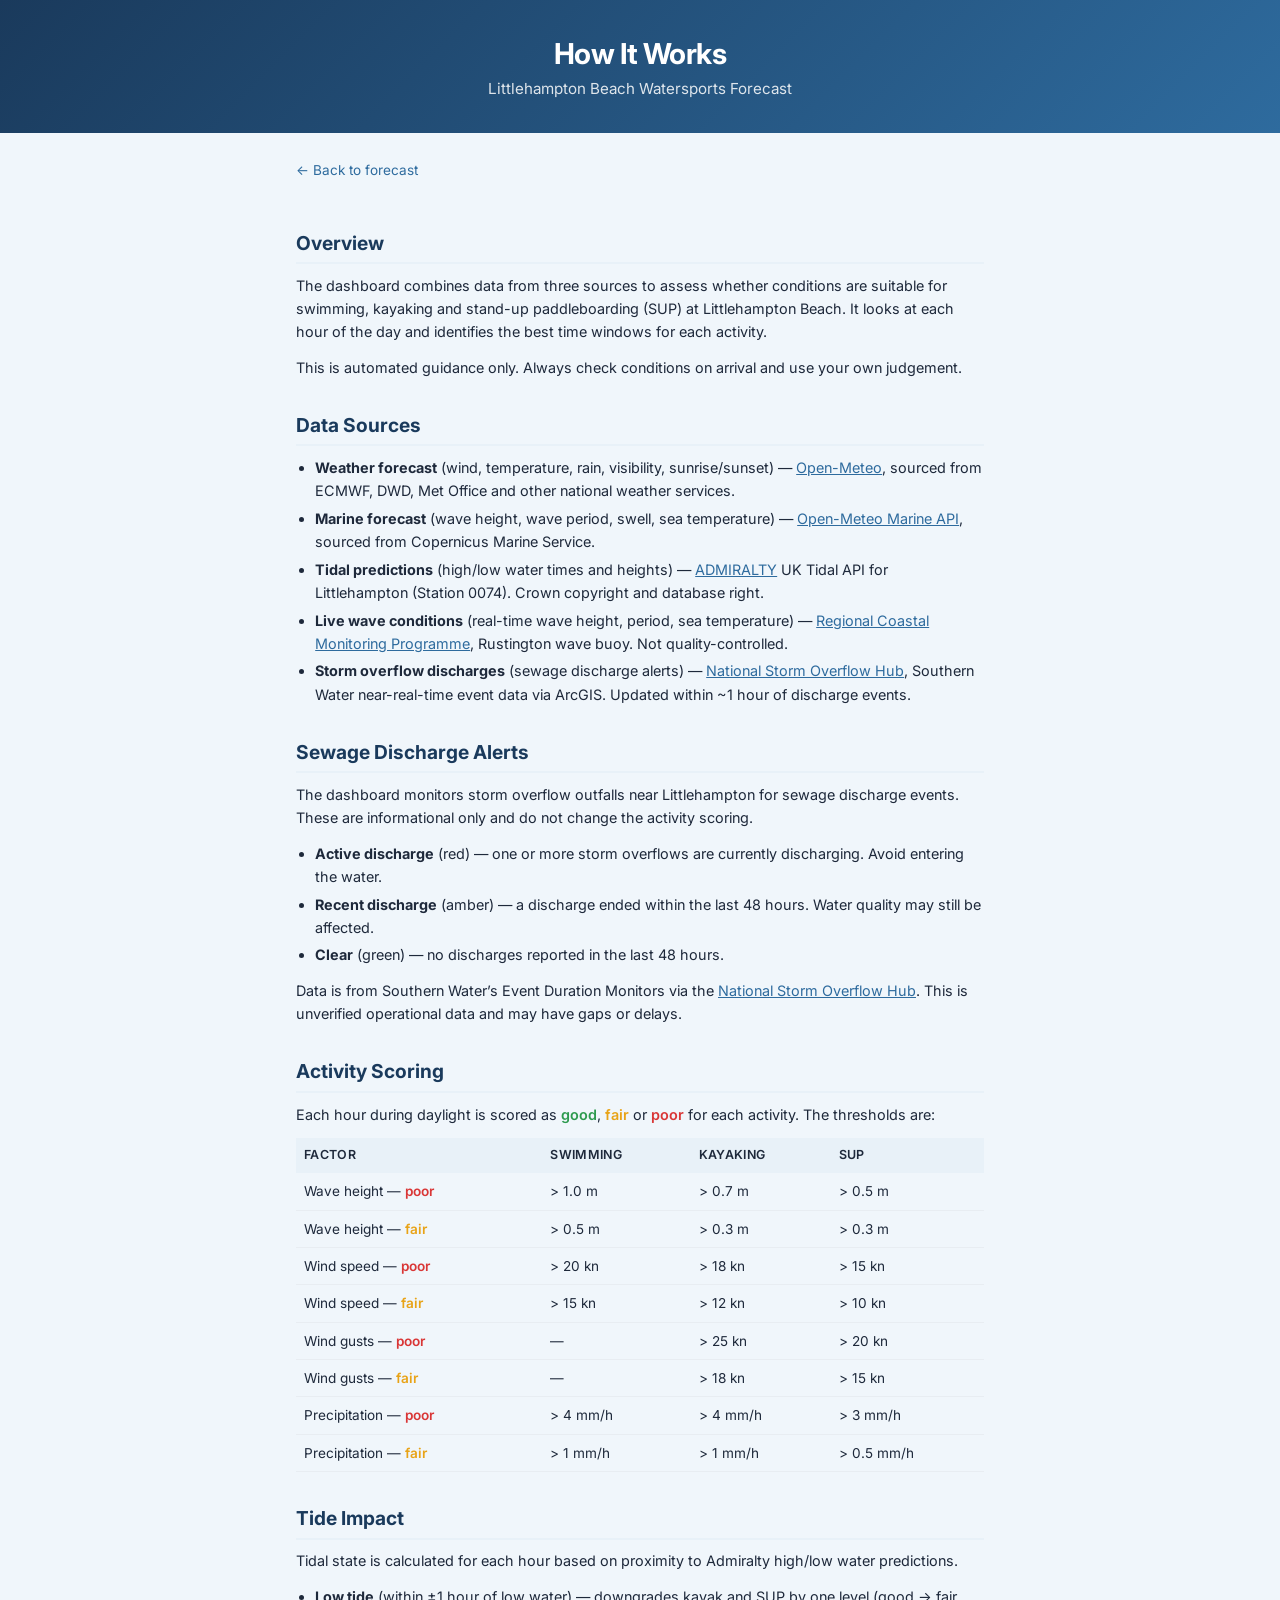
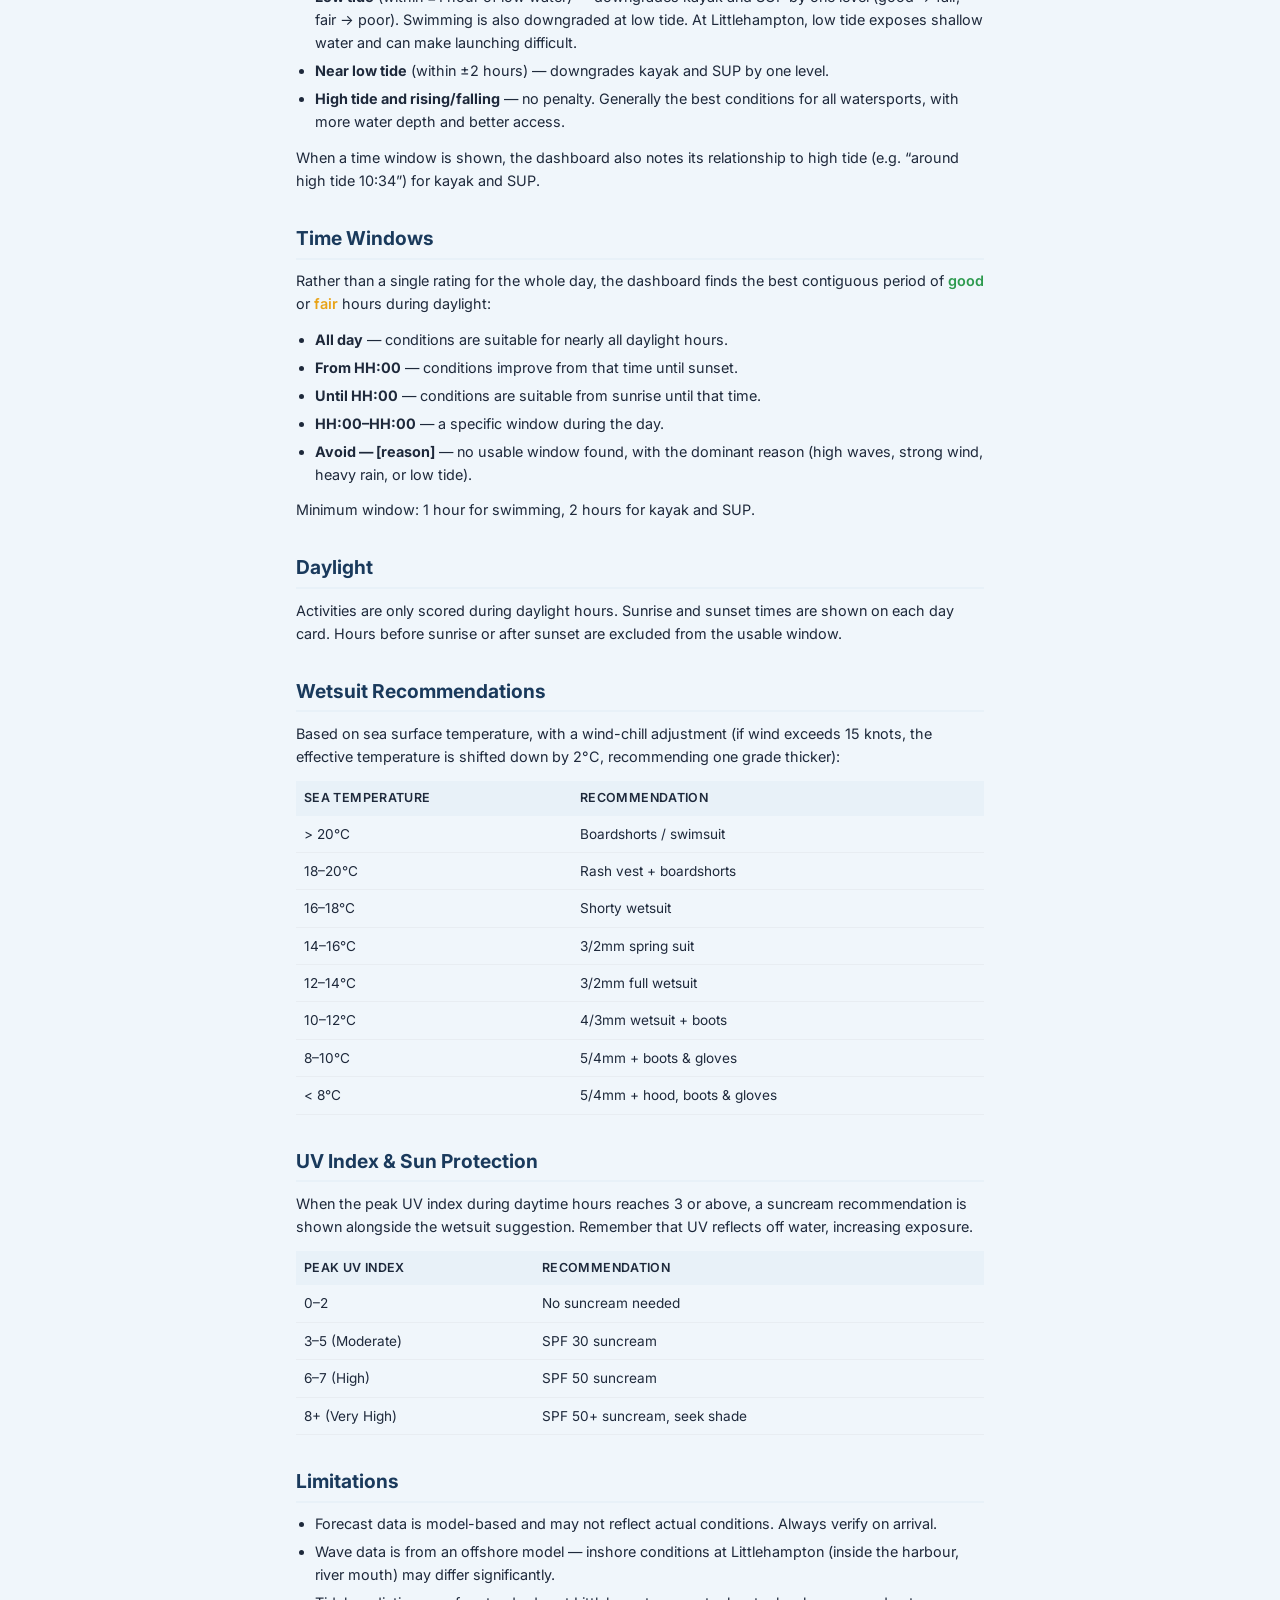
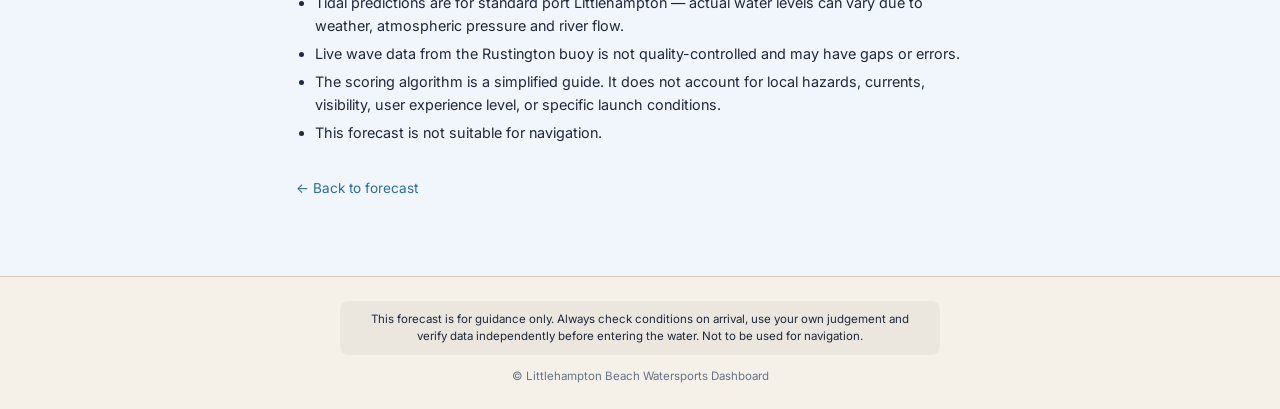
==== commit 2704dbf8: "v01.007: Add sewage discharge alerts from Southern Water Show storm overflow discharge status near L" ====
--- a/how-it-works.html
+++ b/how-it-works.html
@@ -61,7 +61,28 @@
       <li><strong>Live wave conditions</strong> (real-time wave height, period, sea temperature) &mdash;
         <a href="https://coastalmonitoring.org/" target="_blank" rel="noopener">Regional Coastal Monitoring Programme</a>,
         Rustington wave buoy. Not quality-controlled.</li>
-    </ul>
+      <li><strong>Storm overflow discharges</strong> (sewage discharge alerts) &mdash;
+        <a href="https://www.streamwaterdata.co.uk/" target="_blank" rel="noopener">National Storm Overflow Hub</a>,
+        Southern Water near-real-time event data via ArcGIS. Updated within ~1 hour of discharge events.</li>
+    </ul>
+
+    <h2>Sewage Discharge Alerts</h2>
+    <p>
+      The dashboard monitors storm overflow outfalls near Littlehampton for sewage discharge events.
+      These are informational only and do not change the activity scoring.
+    </p>
+    <ul>
+      <li><strong>Active discharge</strong> (red) &mdash; one or more storm overflows are currently discharging.
+        Avoid entering the water.</li>
+      <li><strong>Recent discharge</strong> (amber) &mdash; a discharge ended within the last 48 hours.
+        Water quality may still be affected.</li>
+      <li><strong>Clear</strong> (green) &mdash; no discharges reported in the last 48 hours.</li>
+    </ul>
+    <p>
+      Data is from Southern Water&rsquo;s Event Duration Monitors via the
+      <a href="https://www.streamwaterdata.co.uk/" target="_blank" rel="noopener">National Storm Overflow Hub</a>.
+      This is unverified operational data and may have gaps or delays.
+    </p>
 
     <h2>Activity Scoring</h2>
     <p>
--- a/css/style.css
+++ b/css/style.css
@@ -99,6 +99,40 @@
 }
 .legend__link:hover { text-decoration: underline; }
 
+/* ── Discharge Alert ─────────────────────────────────── */
+.discharge {
+  display: flex;
+  align-items: flex-start;
+  gap: 0.6rem;
+  padding: 0.7rem 1rem;
+  border-radius: var(--radius);
+  font-size: 0.85rem;
+  line-height: 1.5;
+  margin-bottom: 0.75rem;
+}
+
+.discharge--active {
+  background: #fde8e8;
+  border: 1px solid #f5c6c6;
+  color: #7f1d1d;
+}
+
+.discharge--recent {
+  background: #fef3d6;
+  border: 1px solid #f5e0a0;
+  color: #78350f;
+}
+
+.discharge--clear {
+  background: #e6f5ec;
+  border: 1px solid #b8e0c8;
+  color: #14532d;
+}
+
+.discharge__icon { font-size: 1.1rem; flex-shrink: 0; margin-top: 0.1rem; }
+.discharge__text { flex: 1; }
+.discharge__detail { display: block; font-size: 0.78rem; margin-top: 0.15rem; opacity: 0.8; }
+
 .dot {
   width: 10px;
   height: 10px;
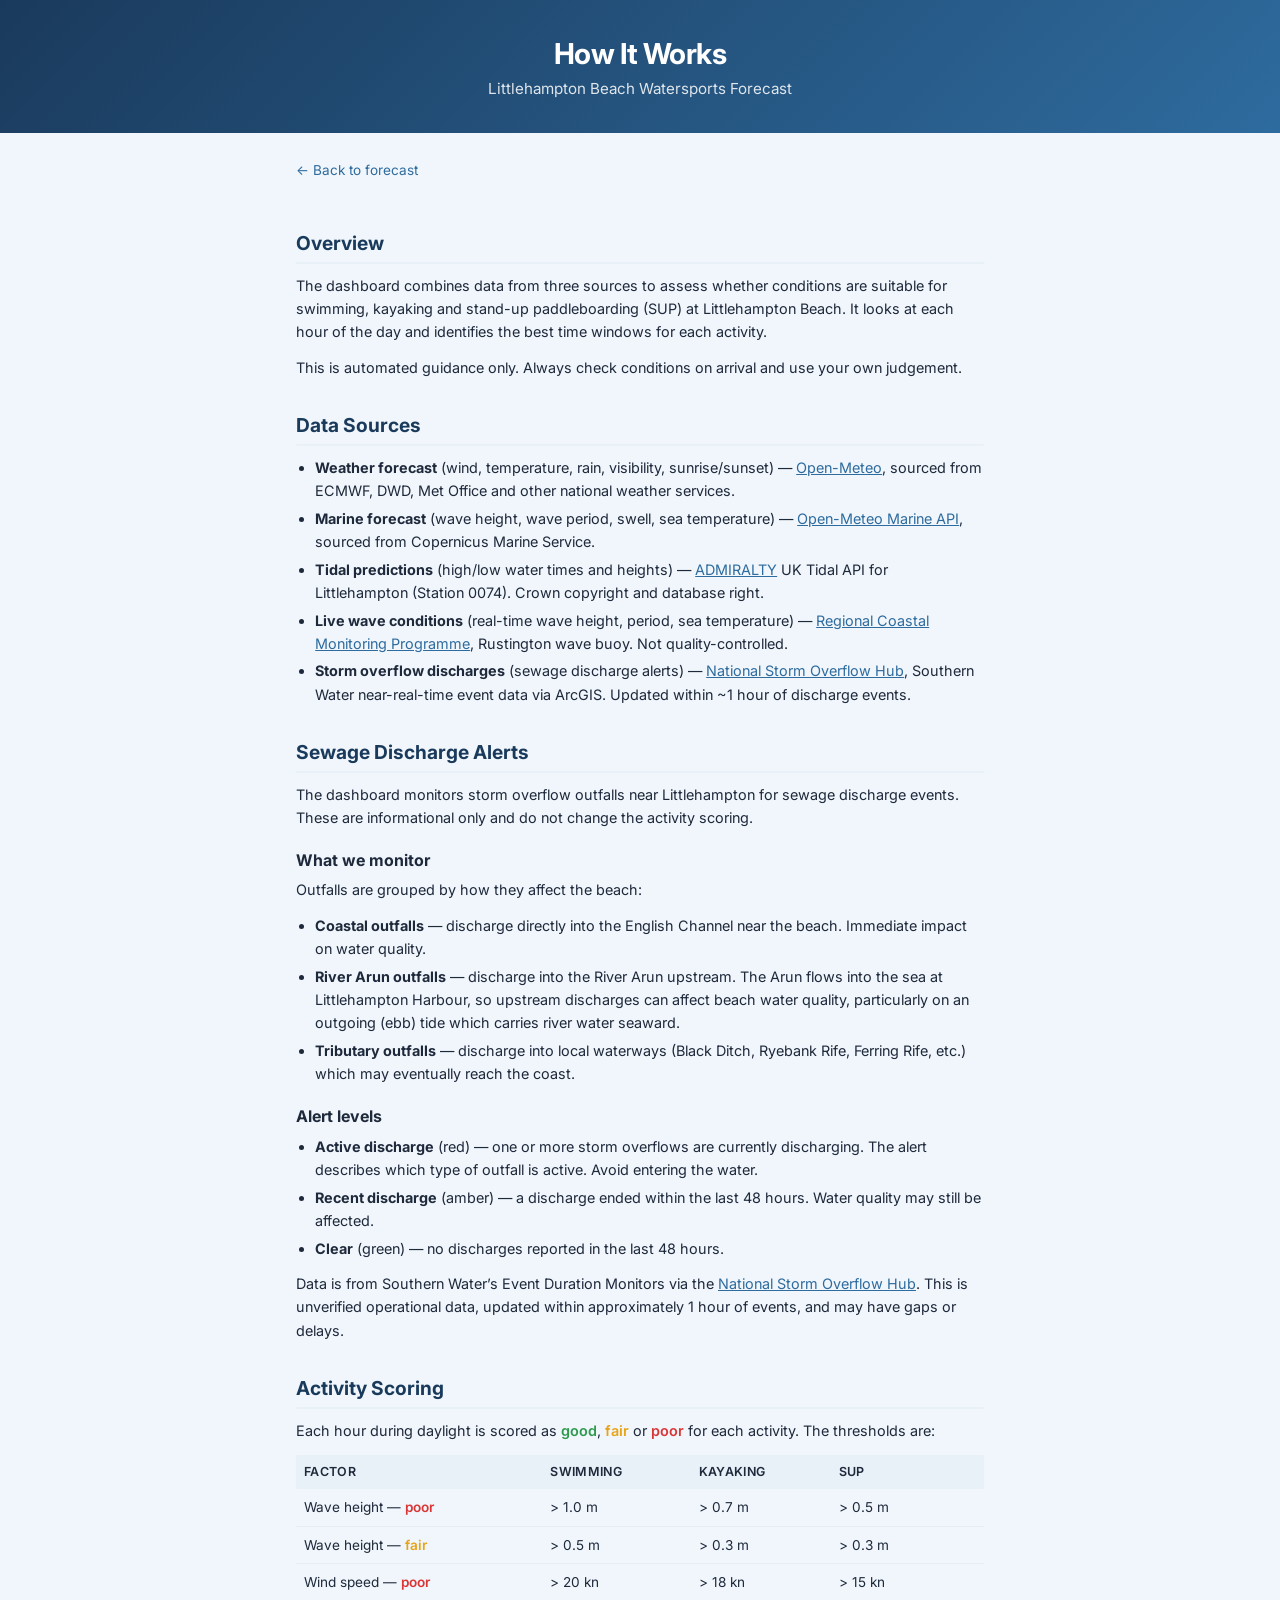
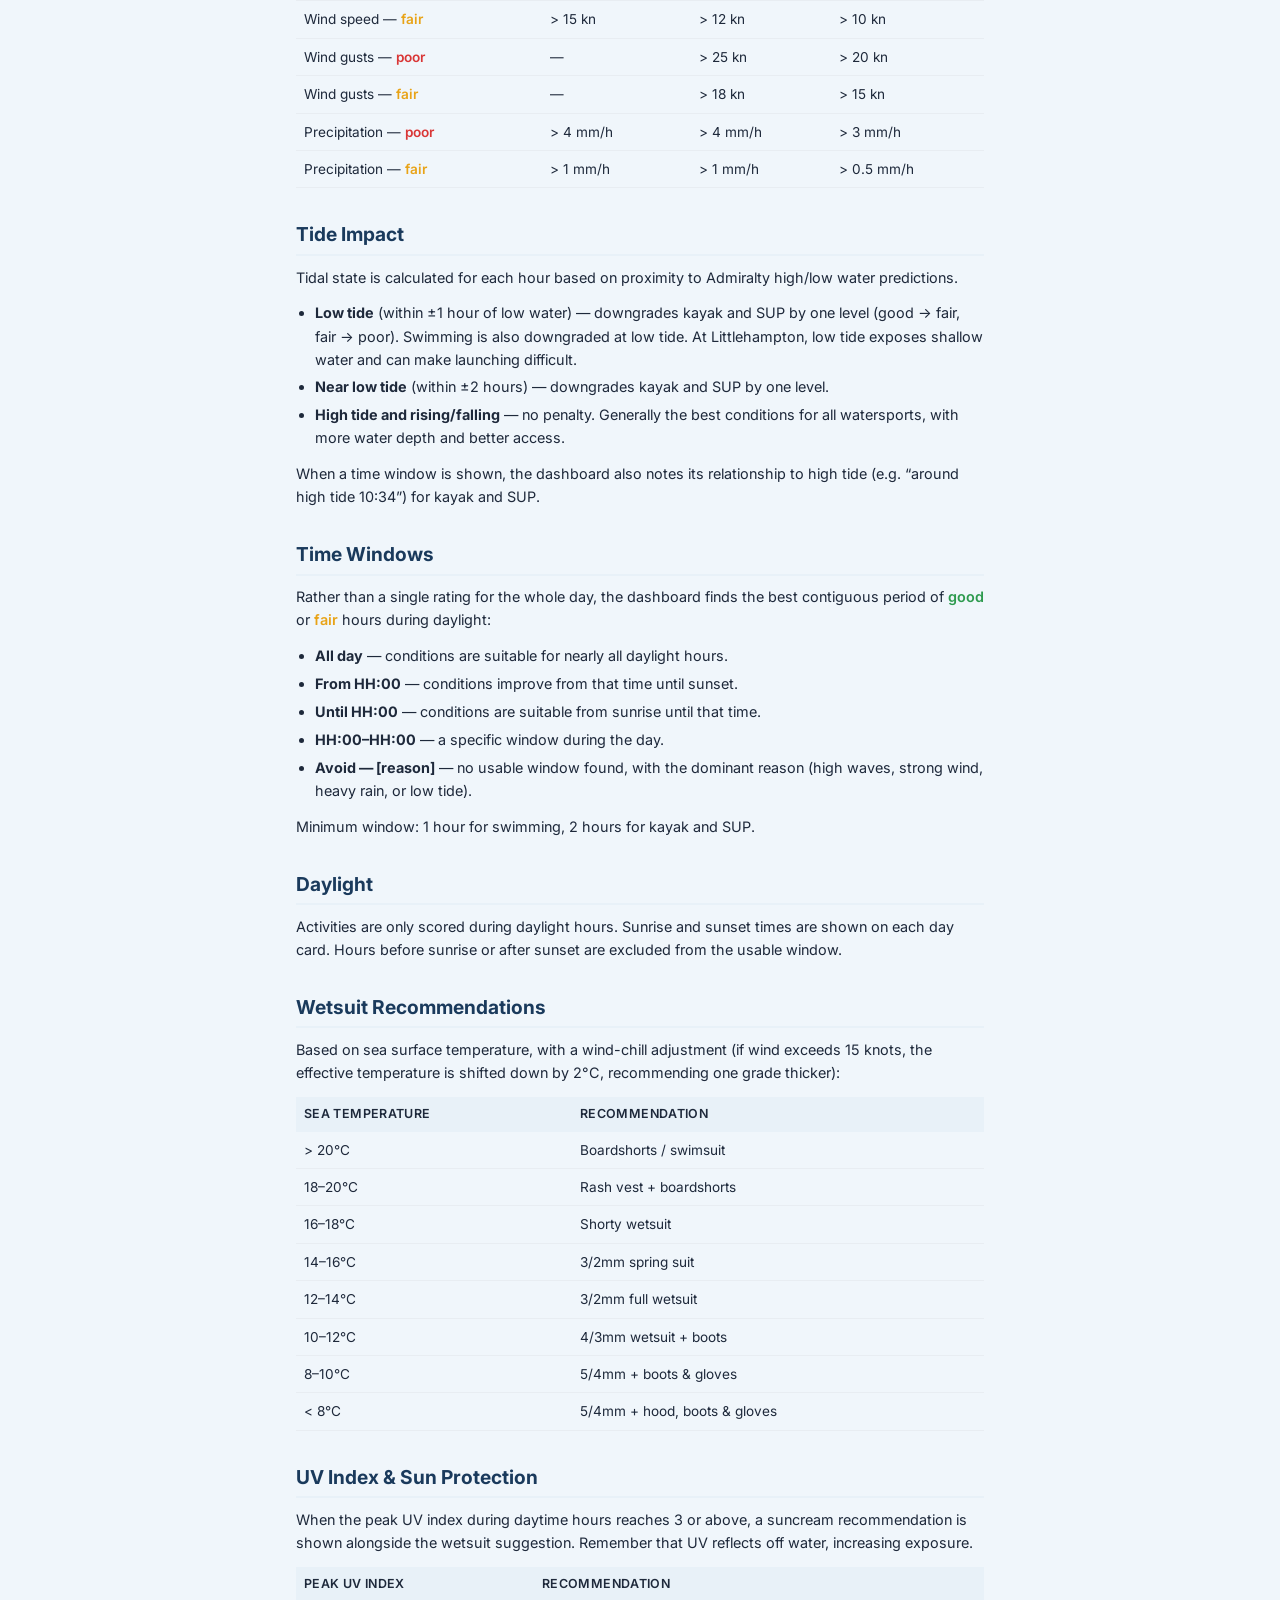
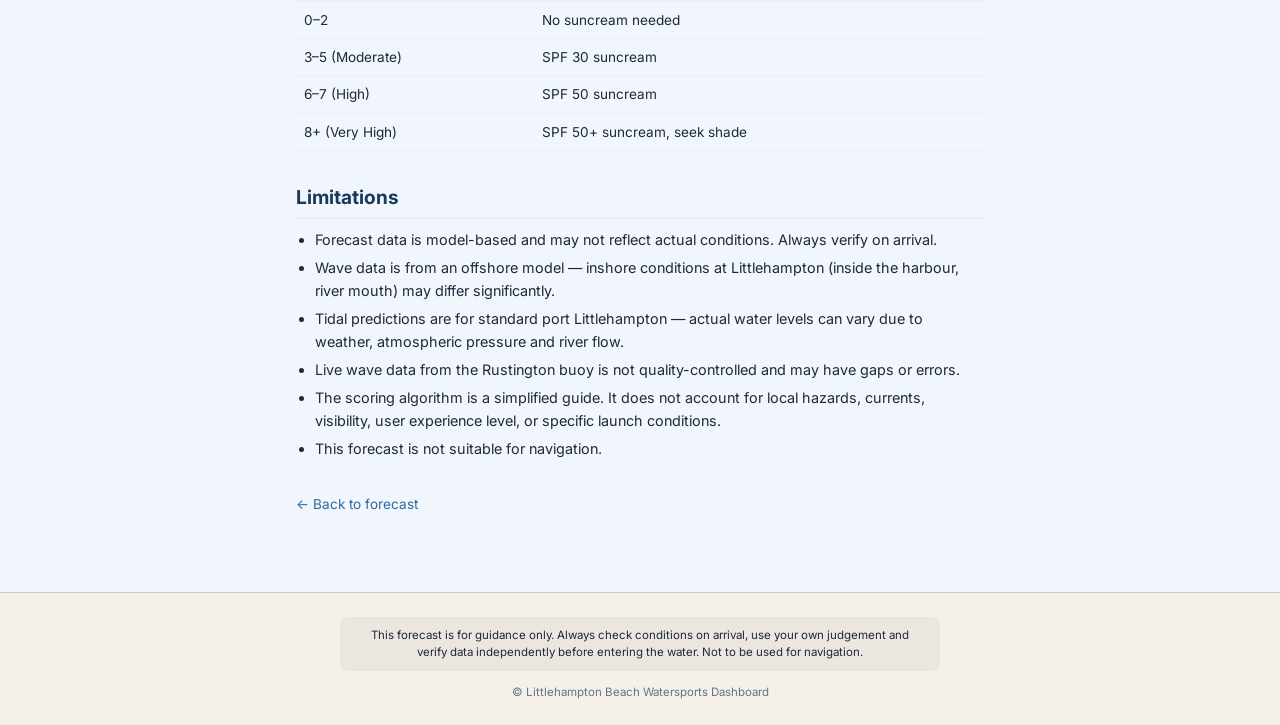
==== commit 4b8596cb: "v01.008: Widen discharge monitoring to include River Arun upstream Expand bounding box to capture Ri" ====
--- a/how-it-works.html
+++ b/how-it-works.html
@@ -71,9 +71,23 @@
       The dashboard monitors storm overflow outfalls near Littlehampton for sewage discharge events.
       These are informational only and do not change the activity scoring.
     </p>
+
+    <h3>What we monitor</h3>
+    <p>Outfalls are grouped by how they affect the beach:</p>
+    <ul>
+      <li><strong>Coastal outfalls</strong> &mdash; discharge directly into the English Channel near the beach.
+        Immediate impact on water quality.</li>
+      <li><strong>River Arun outfalls</strong> &mdash; discharge into the River Arun upstream.
+        The Arun flows into the sea at Littlehampton Harbour, so upstream discharges can affect
+        beach water quality, particularly on an outgoing (ebb) tide which carries river water seaward.</li>
+      <li><strong>Tributary outfalls</strong> &mdash; discharge into local waterways (Black Ditch, Ryebank Rife,
+        Ferring Rife, etc.) which may eventually reach the coast.</li>
+    </ul>
+
+    <h3>Alert levels</h3>
     <ul>
       <li><strong>Active discharge</strong> (red) &mdash; one or more storm overflows are currently discharging.
-        Avoid entering the water.</li>
+        The alert describes which type of outfall is active. Avoid entering the water.</li>
       <li><strong>Recent discharge</strong> (amber) &mdash; a discharge ended within the last 48 hours.
         Water quality may still be affected.</li>
       <li><strong>Clear</strong> (green) &mdash; no discharges reported in the last 48 hours.</li>
@@ -81,7 +95,8 @@
     <p>
       Data is from Southern Water&rsquo;s Event Duration Monitors via the
       <a href="https://www.streamwaterdata.co.uk/" target="_blank" rel="noopener">National Storm Overflow Hub</a>.
-      This is unverified operational data and may have gaps or delays.
+      This is unverified operational data, updated within approximately 1 hour of events,
+      and may have gaps or delays.
     </p>
 
     <h2>Activity Scoring</h2>
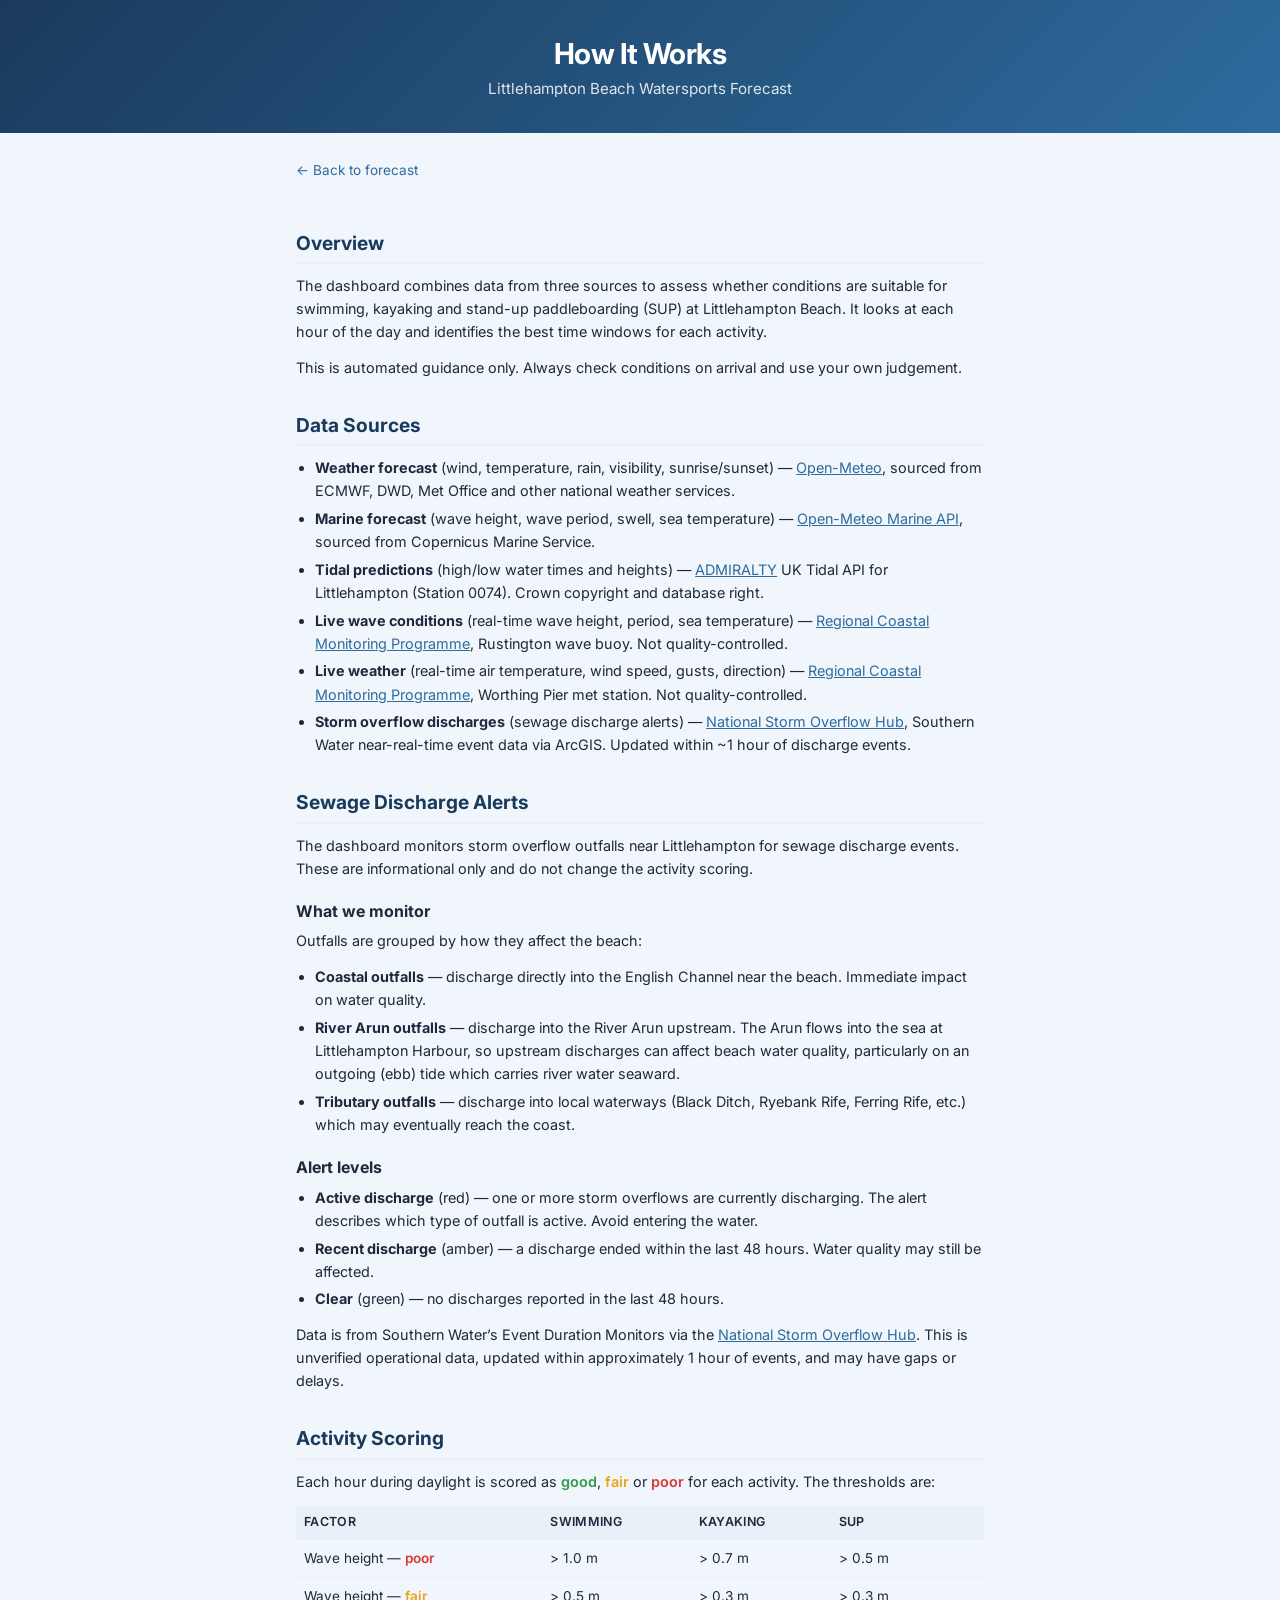
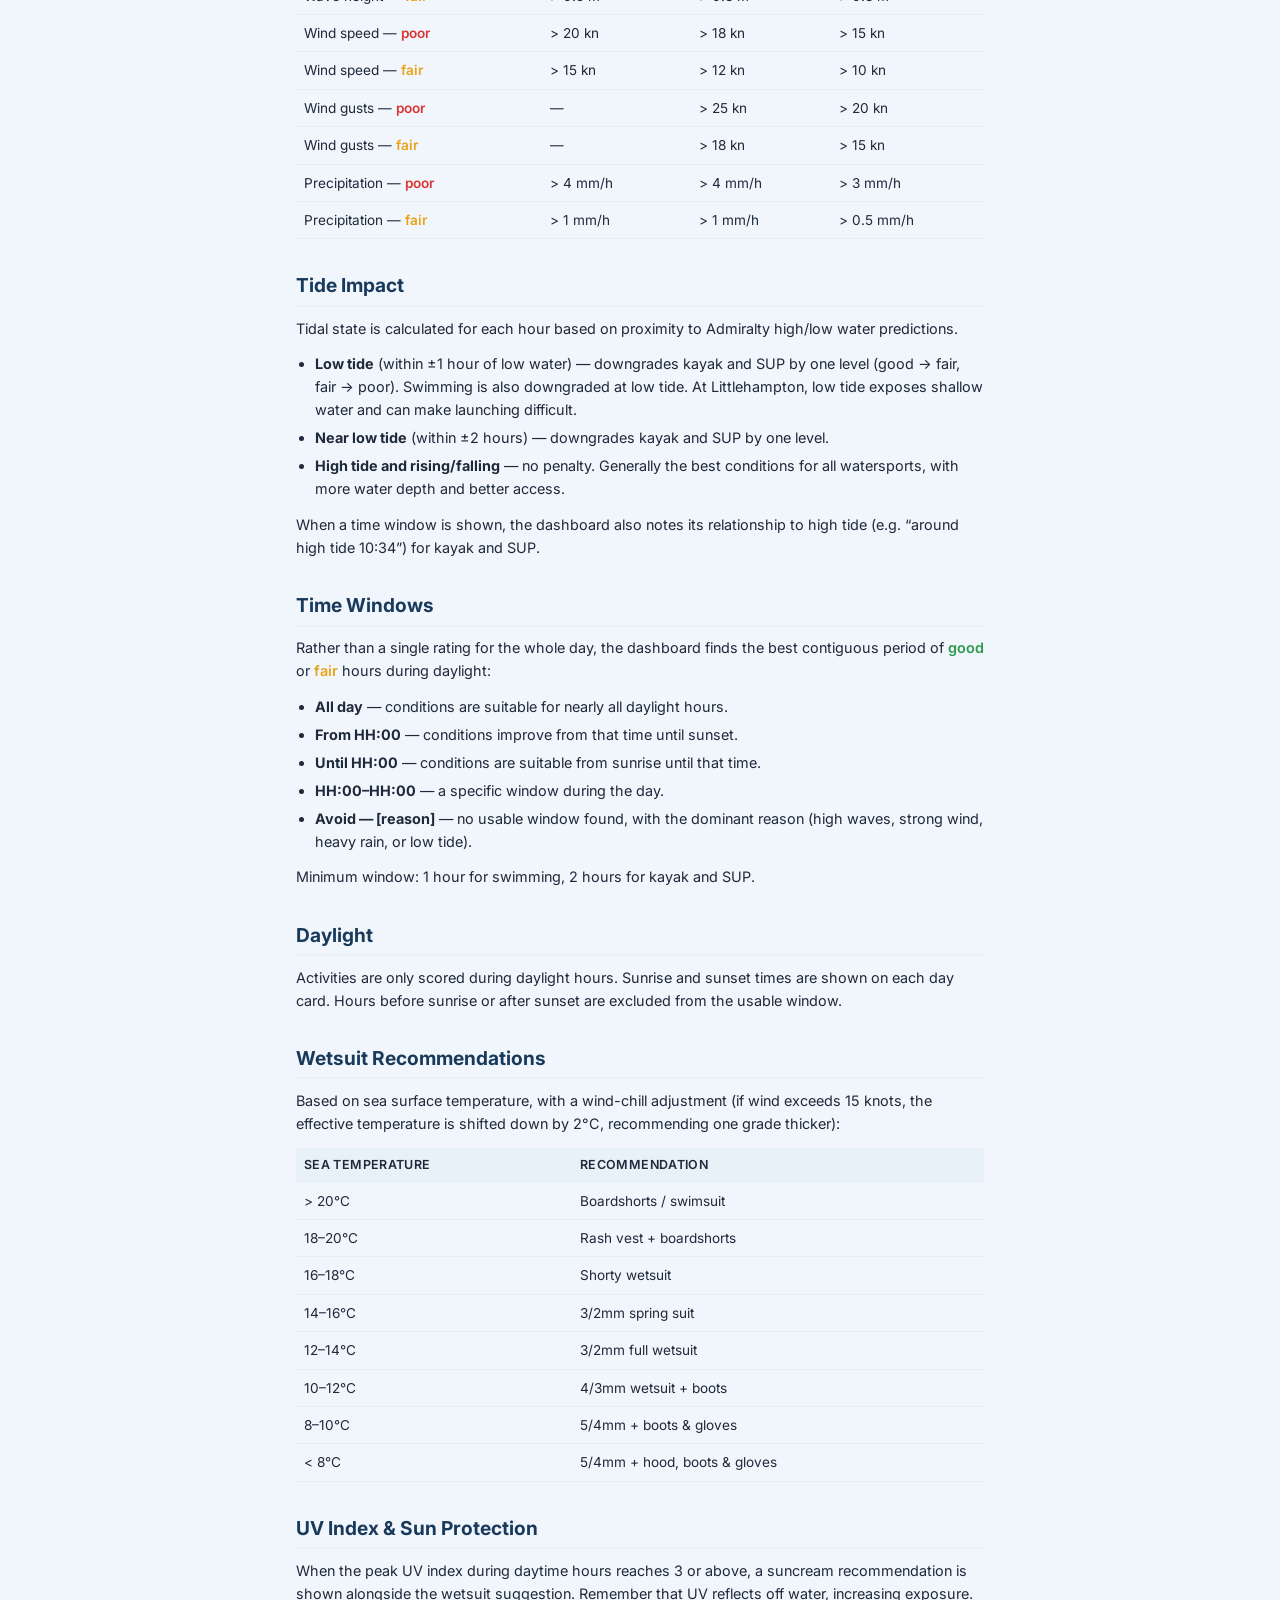
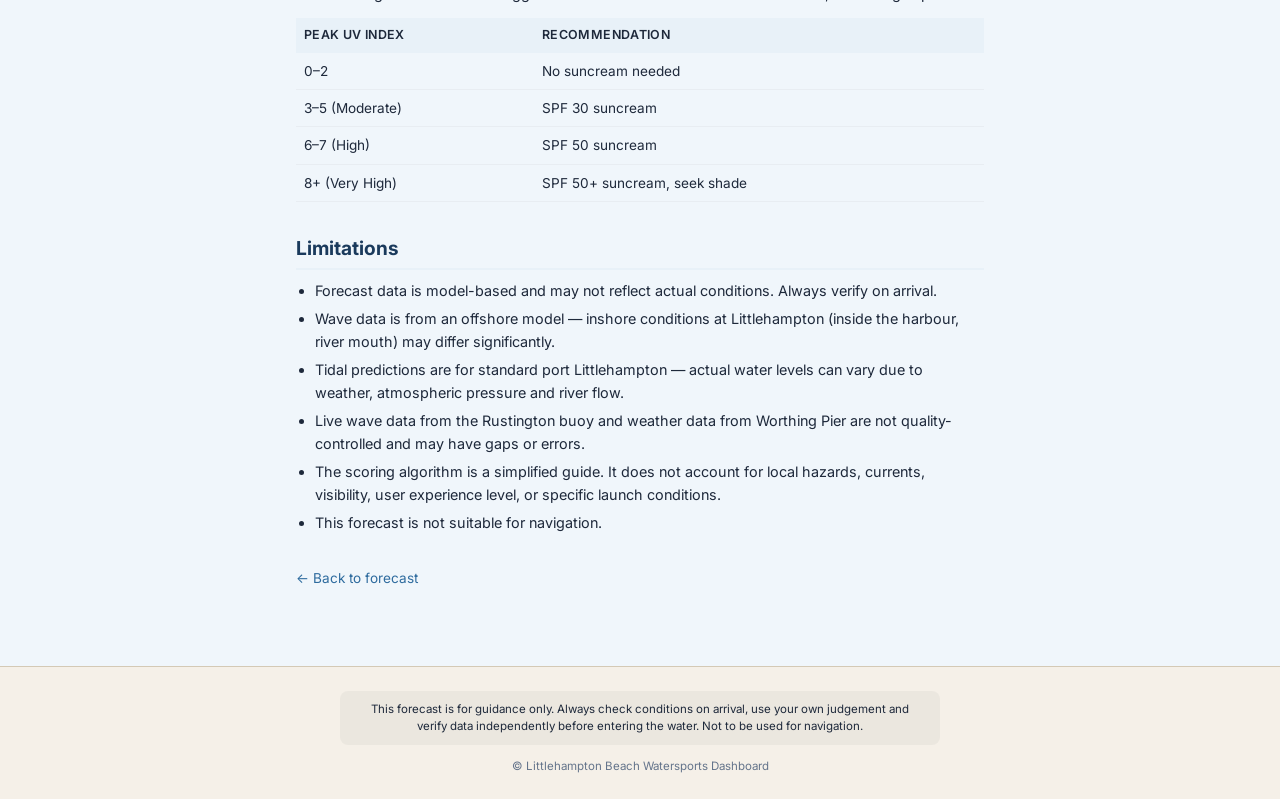
==== commit 13ed2a63: "v01.013: Error handling hardening and explainer page update - Add null safety to all scoring functio" ====
--- a/how-it-works.html
+++ b/how-it-works.html
@@ -61,6 +61,9 @@
       <li><strong>Live wave conditions</strong> (real-time wave height, period, sea temperature) &mdash;
         <a href="https://coastalmonitoring.org/" target="_blank" rel="noopener">Regional Coastal Monitoring Programme</a>,
         Rustington wave buoy. Not quality-controlled.</li>
+      <li><strong>Live weather</strong> (real-time air temperature, wind speed, gusts, direction) &mdash;
+        <a href="https://coastalmonitoring.org/" target="_blank" rel="noopener">Regional Coastal Monitoring Programme</a>,
+        Worthing Pier met station. Not quality-controlled.</li>
       <li><strong>Storm overflow discharges</strong> (sewage discharge alerts) &mdash;
         <a href="https://www.streamwaterdata.co.uk/" target="_blank" rel="noopener">National Storm Overflow Hub</a>,
         Southern Water near-real-time event data via ArcGIS. Updated within ~1 hour of discharge events.</li>
@@ -258,7 +261,8 @@
         (inside the harbour, river mouth) may differ significantly.</li>
       <li>Tidal predictions are for standard port Littlehampton &mdash; actual water levels can vary
         due to weather, atmospheric pressure and river flow.</li>
-      <li>Live wave data from the Rustington buoy is not quality-controlled and may have gaps or errors.</li>
+      <li>Live wave data from the Rustington buoy and weather data from Worthing Pier are
+        not quality-controlled and may have gaps or errors.</li>
       <li>The scoring algorithm is a simplified guide. It does not account for local hazards, currents,
         visibility, user experience level, or specific launch conditions.</li>
       <li>This forecast is not suitable for navigation.</li>
--- a/css/style.css
+++ b/css/style.css
@@ -132,6 +132,7 @@
 .discharge__icon { font-size: 1.1rem; flex-shrink: 0; margin-top: 0.1rem; }
 .discharge__text { flex: 1; }
 .discharge__detail { display: block; font-size: 0.78rem; margin-top: 0.15rem; opacity: 0.8; }
+.discharge__link { font-weight: 500; white-space: nowrap; }
 
 .dot {
   width: 10px;
